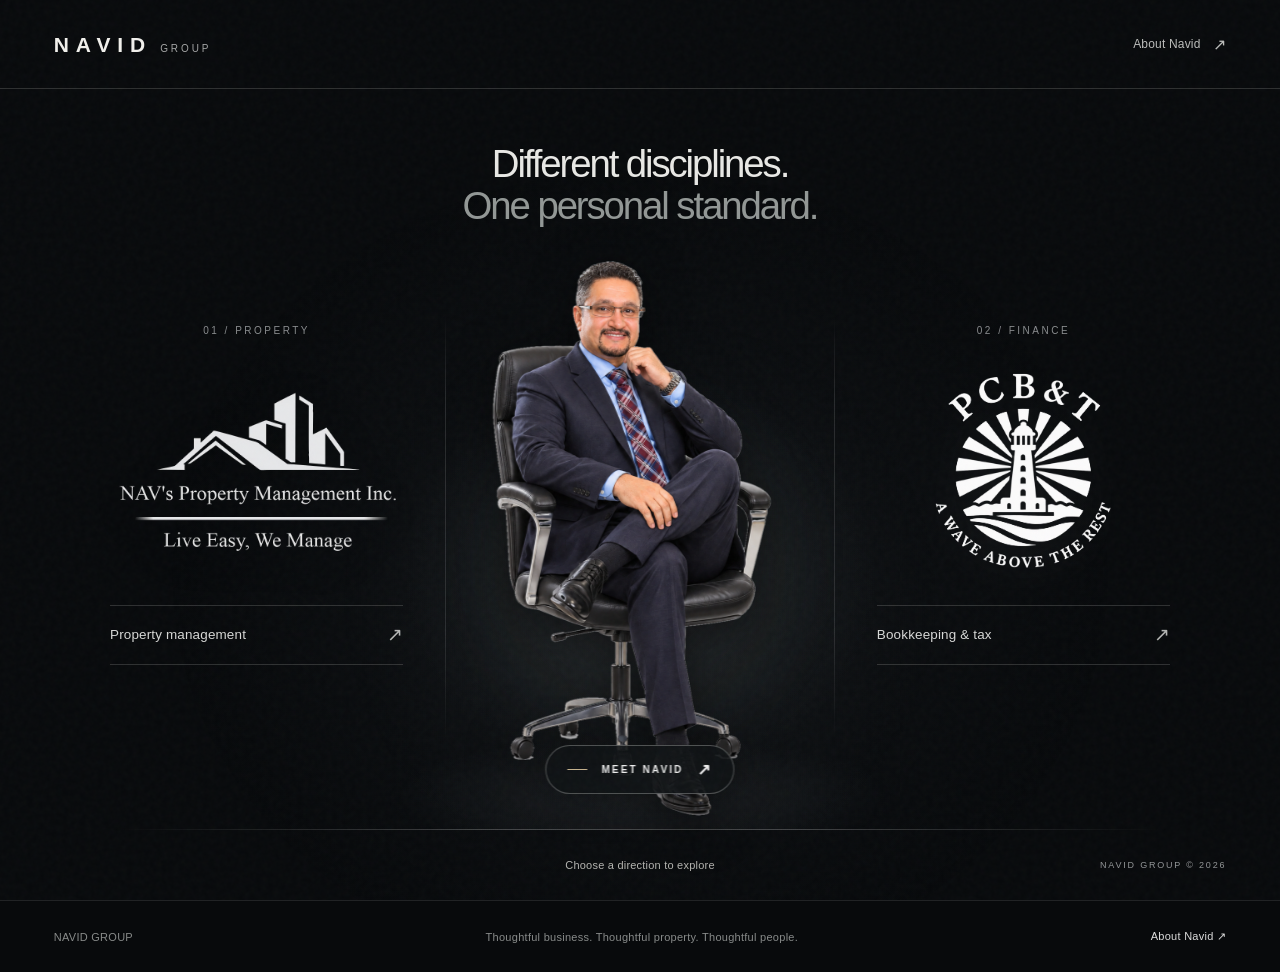
==== index.html @ cdf2aac0 "Add files via upload" ====
<!doctype html>
<html lang="en">
<head>
  <meta charset="utf-8">
  <meta name="viewport" content="width=device-width, initial-scale=1">
  <meta name="theme-color" content="#08090b">
  <meta name="description" content="Navid Group — bringing together NAV's Property Management and Port City Bookkeeping & Tax Services.">
  <title>Navid Group — Different disciplines. One standard.</title>
  <link rel="preload" href="navid-portrait-transparent.png" as="image">
  <link rel="stylesheet" href="site.css">
  <script defer src="site.js"></script>
</head>
<body class="home-page">
  <div class="page-glow" aria-hidden="true"></div>
  <div class="grain" aria-hidden="true"></div>
  <header class="masthead">
    <a href="index.html" class="wordmark" aria-label="Navid Group home"><span class="wordmark-main">NAVID</span><span class="wordmark-minor">GROUP</span></a>
    <a href="about-navid.html" class="masthead-link">About Navid <span aria-hidden="true">↗</span></a>
  </header>

  <main id="main">
    <section class="landing" aria-label="Explore Navid Group">
      <h1 class="landing-title rise">Different disciplines.<br><em>One personal standard.</em></h1>

      <div class="stage" id="stage">
        <div class="stage-rule rule-left" aria-hidden="true"></div>
        <div class="stage-rule rule-right" aria-hidden="true"></div>
        <div class="stage-light" aria-hidden="true"></div>

        <a class="brand brand-navs" href="navs.html" aria-label="Explore NAV's Property Management">
          <span class="brand-index">01 / PROPERTY</span>
          <span class="brand-logo-wrap navs-logo-wrap"><img src="navs-logo-transparent.png" alt="NAV's Property Management Inc. — Live Easy, We Manage" class="navs-logo"></span>
          <span class="brand-action"><span>Property management</span><span class="brand-arrow" aria-hidden="true">↗</span></span>
        </a>

        <a class="portrait-link" href="about-navid.html" aria-label="Meet Navid — visit About Navid">
          <span class="portrait-aurora" aria-hidden="true"></span>
          <img class="portrait" src="navid-portrait-transparent.png" alt="Navid seated in a suit on a black executive chair" width="1122" height="1402" fetchpriority="high">
          <span class="portrait-tag"><span class="portrait-tag-line"></span><span>MEET NAVID</span><span class="portrait-arrow" aria-hidden="true">↗</span></span>
        </a>

        <a class="brand brand-pcbt" href="https://alirezakhani91.github.io/pcb-t/" aria-label="Visit PCB&T Bookkeeping and Tax Services">
          <span class="brand-index">02 / FINANCE</span>
          <span class="brand-logo-wrap pcbt-logo-wrap"><span class="pcbt-logo-stage"><img src="pcbt-logo-white.png" alt="PCB&T — A Wave Above the Rest" class="pcbt-logo"></span></span>
          <span class="brand-action"><span>Bookkeeping &amp; tax</span><span class="brand-arrow" aria-hidden="true">↗</span></span>
        </a>
      </div>

      <div class="landing-bottom">
        <span class="landing-center">Choose a direction to explore</span>
        <span class="landing-small landing-small-right">NAVID GROUP <span aria-hidden="true">©</span> 2026</span>
      </div>
    </section>
  </main>
  <footer class="footer-min"><span>NAVID GROUP</span><span>Thoughtful business. Thoughtful property. Thoughtful people.</span><a href="about-navid.html">About Navid ↗</a></footer>
</body>
</html>
---- site.css ----
:root{color-scheme:dark;--black:#080a0c;--ink:#f0efeb;--muted:#a4a4a4;--line:rgba(245,244,240,.16);--gold:#c6b28d;--teal:#44aeb0;--ease:cubic-bezier(.22,1,.36,1)}
*{box-sizing:border-box}html{scroll-behavior:smooth}body{margin:0;background:var(--black);color:var(--ink);font-family:-apple-system,BlinkMacSystemFont,"SF Pro Display","Helvetica Neue",Arial,sans-serif;-webkit-font-smoothing:antialiased;overflow-x:hidden}a{color:inherit;text-decoration:none}img{display:block;max-width:100%}button{font:inherit}::selection{background:#a29b8f;color:#060809}
.page-glow{position:fixed;inset:0;pointer-events:none;background:radial-gradient(ellipse 53vw 46vw at calc(50% + var(--mouse-x, 0px)) calc(64% + var(--mouse-y, 0px)),rgba(67,72,77,.13),transparent 70%);transition:background-position .15s linear;z-index:0}
.grain{position:fixed;inset:0;z-index:20;pointer-events:none;opacity:.045;background-image:url("data:image/svg+xml,%3Csvg viewBox='0 0 180 180' xmlns='http://www.w3.org/2000/svg'%3E%3Cfilter id='n'%3E%3CfeTurbulence type='fractalNoise' baseFrequency='.85' numOctaves='3' stitchTiles='stitch'/%3E%3C/filter%3E%3Crect width='100%25' height='100%25' filter='url(%23n)' opacity='.65'/%3E%3C/svg%3E")}
.masthead{position:relative;z-index:30;display:flex;align-items:center;justify-content:space-between;gap:24px;height:89px;margin:0 auto;padding:0 clamp(22px,4.2vw,72px);border-bottom:1px solid var(--line)}
.wordmark{display:flex;align-items:baseline;gap:8px;white-space:nowrap}.wordmark-main{font-size:21px;font-weight:630;letter-spacing:.33em;line-height:1}.wordmark-minor{font-weight:400;letter-spacing:.29em;font-size:10px;color:#a5a6a6}.masthead-caption{color:#898e8f;font-size:11px;letter-spacing:.22em;text-transform:uppercase}.masthead-link{font-size:12px;color:#bcbdbb;letter-spacing:.015em;white-space:nowrap;transition:color .25s ease}.masthead-link span{margin-left:9px;font-size:16px;vertical-align:middle}.masthead-link:hover{color:#fff}
.landing{position:relative;isolation:isolate;min-height:min(920px,calc(100svh - 89px));padding:46px clamp(22px,4.2vw,72px) 0;display:flex;flex-direction:column;max-width:1920px;margin:auto}
.landing-overline{display:flex;justify-content:center;gap:13px;align-items:center;color:#b1b3b3;letter-spacing:.34em;font-size:10px;font-weight:600;text-align:center}.signal-dot{display:inline-block;flex:0 0 auto;width:5px;height:5px;border-radius:100%;background:#c3b08c;box-shadow:0 0 15px rgba(212,179,126,.3)}
.landing-title{position:relative;z-index:6;pointer-events:none;font-size:clamp(28px,3vw,48px);line-height:1.09;font-weight:400;letter-spacing:-.055em;text-align:center;margin:24px 0 0;color:#e8e8e5}.landing-title em{font-style:normal;color:#929795}
.stage{position:relative;flex:1;min-height:600px;max-height:820px;display:grid;grid-template-columns:1fr 1fr 1fr;align-items:stretch;margin-top:-5px}
.stage:before{content:"";position:absolute;inset:15% 0 0;pointer-events:none;background:radial-gradient(ellipse 28% 56% at 50% 51%,rgba(73,81,85,.24),transparent 72%),radial-gradient(ellipse 29% 16% at 50% 94%,rgba(118,127,135,.14),transparent 75%)}
.stage:after{content:"";position:absolute;bottom:0;left:5%;right:5%;height:1px;background:linear-gradient(90deg,transparent,rgba(240,240,240,.23) 35%,rgba(240,240,240,.23) 65%,transparent)}
.stage-rule{position:absolute;top:15%;bottom:15%;width:1px;background:linear-gradient(180deg,transparent,rgba(246,246,246,.12) 20%,rgba(246,246,246,.12) 75%,transparent);pointer-events:none}.rule-left{left:33.33%}.rule-right{right:33.33%}
.stage-light{position:absolute;left:50%;bottom:0;transform:translateX(-50%);width:min(54vw,680px);height:90%;background:radial-gradient(ellipse 50% 60% at 50% 58%,rgba(151,156,158,.06),transparent 90%);pointer-events:none}
.brand{position:absolute;z-index:8;top:45%;width:min(25%,365px);height:340px;display:flex;flex-direction:column;align-items:center;justify-content:space-between;transform:translateY(-50%);text-align:center;transition:transform .6s var(--ease)}
.brand-navs{left:4.8%}.brand-pcbt{right:4.8%}
.brand-index{font-size:10px;letter-spacing:.25em;color:#898c8e;text-align:center;transition:color .3s}.brand:hover .brand-index{color:#ddd}
.brand-logo-wrap{flex:1;display:flex;align-items:center;justify-content:center;width:100%;transition:filter .45s,transform .65s var(--ease)}.brand:hover .brand-logo-wrap{transform:translateY(-6px);filter:brightness(1.09)}
.navs-logo{width:min(100%,340px);max-height:230px;object-fit:contain;filter:drop-shadow(0 12px 20px rgba(0,0,0,.2))}
.pcbt-logo-stage{height:220px;width:220px;border-radius:50%;display:flex;align-items:center;justify-content:center;position:relative;isolation:isolate;background:radial-gradient(circle at 48% 44%,#f4f3ed 0%,#f4f3ed 47%,#e8e8e4 76%,#d2d2cf 100%);box-shadow:0 4px 16px rgba(255,255,255,.09),0 20px 55px rgba(0,0,0,.2);transition:box-shadow .4s}
.brand-pcbt:hover .pcbt-logo-stage{box-shadow:0 0 48px rgba(234,232,221,.15),0 18px 45px rgba(0,0,0,.3)}
.pcbt-logo{width:76%;height:76%;object-fit:contain;filter:none}
.brand-action{width:100%;max-width:320px;padding:17px 0 18px;border-top:1px solid var(--line);border-bottom:1px solid var(--line);display:flex;justify-content:space-between;align-items:center;gap:12px;text-align:left;font-size:clamp(12px,1.05vw,15px);color:#d8d9d7;letter-spacing:.012em;transition:border-color .3s,color .3s}
.brand-arrow{display:inline-block;transition:transform .4s var(--ease);font-size:19px;color:#b4b5b4}.brand:hover .brand-action{border-color:rgba(235,231,220,.46);color:#fff}.brand:hover .brand-arrow{transform:translate(4px,-4px);color:#fff}
.portrait-link{display:flex;flex-direction:column;justify-content:flex-end;align-items:center;position:absolute;z-index:5;bottom:0;left:50%;transform:translateX(-50%);width:clamp(395px,43vw,630px);height:100%;outline-offset:-12px;cursor:pointer}
.portrait-aurora{position:absolute;bottom:7%;left:12%;width:76%;height:74%;border-radius:50%;background:radial-gradient(ellipse,rgba(218,222,225,.08),rgba(122,142,149,.04) 48%,transparent 72%);filter:blur(15px);pointer-events:none;opacity:.8;transition:opacity .6s ease}
.portrait{position:absolute;z-index:1;bottom:0;left:50%;transform:translateX(-50%) translateY(0);width:100%;height:96%;object-fit:contain;object-position:center bottom;filter:drop-shadow(0 10px 22px rgba(0,0,0,.55));transition:transform .75s var(--ease),filter .75s ease}
.portrait-link:hover .portrait{transform:translateX(-50%) translateY(-9px) scale(1.008);filter:drop-shadow(0 15px 28px rgba(0,0,0,.65))}.portrait-link:hover .portrait-aurora{opacity:1}
.portrait-tag{z-index:5;position:absolute;bottom:36px;left:50%;transform:translateX(-50%);display:flex;align-items:center;gap:14px;padding:14px 21px;background:rgba(16,19,21,.87);border:1px solid rgba(241,241,235,.28);backdrop-filter:blur(22px);border-radius:100px;box-shadow:0 12px 36px rgba(0,0,0,.32);font-size:10px;letter-spacing:.21em;font-weight:600;color:#eee;white-space:nowrap;transition:background .3s,border .3s}.portrait-tag-line{height:1px;width:20px;background:var(--gold)}.portrait-arrow{font-size:16px;transition:transform .35s}.portrait-link:hover .portrait-tag{background:rgba(33,36,39,.96);border-color:rgba(255,255,255,.6)}.portrait-link:hover .portrait-arrow{transform:translate(3px,-3px)}
.landing-bottom{display:flex;justify-content:space-between;align-items:center;gap:20px;min-height:70px;color:#929597}.landing-small{letter-spacing:.2em;font-size:9px;flex:1}.landing-small-right{text-align:right}.landing-center{font-size:11px;color:#b5b5b1;letter-spacing:.02em;text-align:center}
.footer-min{min-height:72px;display:flex;align-items:center;justify-content:space-between;gap:20px;padding:18px clamp(22px,4.2vw,72px);border-top:1px solid rgba(255,255,255,.1);color:#888b8a;font-size:11px;letter-spacing:.025em}.footer-min>a{color:#ddd}.footer-min>a:hover{color:white}
.rise{animation:rise-in 1.35s var(--ease) both}.landing-title{animation-delay:.12s}.brand{animation:brand-in 1.2s var(--ease) both}.brand-navs{animation-delay:.3s}.brand-pcbt{animation-delay:.4s}.portrait-link{animation:portrait-in 1.35s var(--ease) both;animation-delay:.19s}
@keyframes rise-in{from{opacity:0;transform:translateY(18px);filter:blur(5px)}to{opacity:1;transform:translateY(0);filter:blur(0)}}
@keyframes brand-in{from{opacity:0;translate:0 22px;filter:blur(6px)}to{opacity:1;translate:0 0;filter:blur(0)}}
@keyframes portrait-in{from{opacity:0;translate:0 24px;filter:blur(8px)}to{opacity:1;translate:0 0;filter:blur(0)}}
/* About Navid */
.about-hero{min-height:min(850px,calc(100svh - 89px));display:grid;grid-template-columns:1fr 1fr;position:relative;overflow:hidden}
.about-hero:before{content:"";position:absolute;left:50%;top:0;bottom:0;width:1px;background:rgba(255,255,255,.1)}
.about-copy{z-index:2;display:flex;flex-direction:column;align-items:flex-start;justify-content:center;padding:8vw 7vw 8vw clamp(22px,8vw,150px)}
.eyebrow{display:inline-flex;gap:12px;align-items:center;font-size:10px;letter-spacing:.23em;color:#aaaeb0}
.about-copy h1{font-size:clamp(90px,11vw,185px);font-weight:400;letter-spacing:-.09em;line-height:.82;margin:45px 0 52px}.about-copy h1 em{font-weight:300;color:#b5b7b6;font-style:normal}
.about-lead{font-size:clamp(21px,2vw,30px);font-weight:320;letter-spacing:-.035em;line-height:1.35;max-width:530px;margin:0 0 23px}.about-secondary{color:#aeb1b0;font-size:15px;line-height:1.8;max-width:500px;margin:0 0 34px}
.about-quicklinks{width:min(100%,460px)}.about-quicklinks a{display:flex;justify-content:space-between;padding:18px 0;border-top:1px solid var(--line);font-size:14px;transition:color .3s}.about-quicklinks a:last-child{border-bottom:1px solid var(--line)}.about-quicklinks a:hover{color:#c8b388}
.about-portrait-scene{position:relative;background:radial-gradient(ellipse 40% 48% at 48% 70%,rgba(123,128,131,.12),transparent 90%);align-self:stretch}.about-portrait-scene img{height:100%;max-height:850px;position:absolute;bottom:0;left:50%;transform:translateX(-50%);object-fit:contain;object-position:center bottom;filter:drop-shadow(0 22px 60px rgba(0,0,0,.55))}.about-halo{position:absolute;inset:20% 10% 9%;border:1px solid rgba(245,245,245,.055);border-radius:50%;filter:blur(1px)}
.about-closer{min-height:440px;padding:100px 8vw;text-align:center;border-top:1px solid var(--line);background:radial-gradient(ellipse at 50% 30%,rgba(55,62,65,.23),transparent 65%)}.about-closer>span{font-size:10px;color:#b5af9f;letter-spacing:.3em}.about-closer h2{font-size:clamp(46px,5.5vw,92px);font-weight:350;line-height:1.05;letter-spacing:-.06em;margin:27px 0 38px}.about-closer h2 em{font-weight:300;font-style:normal;color:#949a9b}.about-closer a{display:inline-flex;border-bottom:1px solid #b7b8b5;padding:12px 4px;font-size:13px;gap:24px}
/* NAV's branded teaser */
.navs-page{background:#0d0f10}.navs-hero{min-height:calc(100svh - 89px);display:flex;flex-direction:column;align-items:center;justify-content:center;position:relative;text-align:center;padding:86px 22px 100px;overflow:hidden}.navs-hero:before{content:"";position:absolute;top:9%;width:min(78vw,1050px);height:65%;background:radial-gradient(ellipse,rgba(73,78,80,.24),transparent 65%);z-index:0}.architecture-shape{position:absolute;top:8%;left:10%;right:10%;height:65%;opacity:.06;pointer-events:none;border:1px solid #fff;border-bottom:0}.architecture-shape span{position:absolute;bottom:0;width:20%;height:70%;border:1px solid white}.architecture-shape span:nth-child(1){left:15%;height:40%}.architecture-shape span:nth-child(2){left:40%;height:88%}.architecture-shape span:nth-child(3){left:66%;height:62%}
.navs-hero>*:not(.architecture-shape){position:relative;z-index:1}.navs-hero-logo{width:min(360px,70vw);margin:30px 0 8px}.navs-hero-logo img{width:100%}.navs-hero h1{font-size:clamp(54px,6vw,108px);font-weight:350;letter-spacing:-.072em;line-height:1.04;margin:10px 0 25px}.navs-hero h1 em{font-style:normal;color:#b5b7b6}.navs-hero p{font-size:clamp(15px,1.5vw,20px);line-height:1.6;max-width:600px;color:#b3b7b8}.navs-actions{margin-top:36px;display:flex;gap:24px}.navs-actions a{border-bottom:1px solid rgba(255,255,255,.36);padding:12px 0;display:flex;gap:42px;font-size:14px}.navs-actions a:hover{border-color:white}.navs-note{padding:15px 6%;color:#777;font-size:11px;text-align:center;border-top:1px solid var(--line)}
@media (min-width:1600px){.stage{min-height:730px}.brand{top:50%}}
@media (max-width:1150px) and (min-width:761px){.brand{width:26%;height:300px;top:46%}.brand-navs{left:1%}.brand-pcbt{right:1%}.pcbt-logo-stage{width:180px;height:180px}.portrait-link{width:46vw}.navs-logo{width:100%}}
@media (max-width:760px){
 .masthead{height:70px;padding:0 22px}.masthead-caption{display:none}.wordmark-main{font-size:17px;letter-spacing:.23em}.wordmark-minor{font-size:9px;letter-spacing:.12em}.masthead-link{font-size:11px}.masthead-link span{margin-left:3px}
 .landing{padding:32px 19px 0;min-height:0;max-width:none}.landing-overline{font-size:9px;letter-spacing:.19em}.landing-title{font-size:clamp(28px,7vw,38px);line-height:1.12;letter-spacing:-.065em;margin:20px auto 0;max-width:440px}
 .stage{display:flex;flex-direction:column;align-items:center;min-height:0;max-height:none;margin-top:0;padding-top:0;gap:0}
 .stage:before{inset:0;top:0;background:radial-gradient(ellipse 52% 35% at 50% 39%,rgba(87,96,103,.19),transparent 80%)}.stage:after{display:none}.stage-rule,.stage-light{display:none}
 .portrait-link{position:relative;left:auto;bottom:auto;transform:none;width:min(100%,430px);height:clamp(340px,98vw,540px);flex:0 0 auto;order:0;margin-top:20px;overflow:hidden}
 .portrait{height:100%;width:100%;object-fit:contain;object-position:bottom center}.portrait-tag{bottom:15px;padding:12px 18px;font-size:9px}.portrait-aurora{height:80%;bottom:10%}
 .brand{position:relative;top:auto;left:auto;right:auto;width:100%;transform:none;height:auto;max-width:460px;padding:27px 18px 0;border-top:1px solid rgba(255,255,255,.12);order:1}.brand-navs{order:1}.brand-pcbt{order:2;padding-bottom:28px}
 .brand-index{font-size:9px}.brand-logo-wrap{height:185px;flex:0 0 185px}.navs-logo{width:min(85%,290px);max-height:173px}.pcbt-logo-stage{height:145px;width:145px}
 .brand-action{max-width:360px;font-size:13px;padding:13px 0}.landing-bottom{min-height:60px;border-top:1px solid var(--line);margin:0 -19px;padding:0 22px}.landing-small{display:none}.landing-center{font-size:10px;width:100%;text-align:center}
 .footer-min{justify-content:center;text-align:center;padding:20px;line-height:1.6;flex-direction:column;gap:7px}.footer-min span:nth-child(2){font-size:11px}
 .about-hero{display:flex;flex-direction:column;min-height:0}.about-hero:before{display:none}.about-copy{order:1;padding:68px 7vw 55px;align-items:center;text-align:center}.about-copy h1{font-size:clamp(82px,20vw,140px);margin:30px 0 38px}.about-lead{font-size:21px}.about-secondary{font-size:14px}.about-quicklinks{max-width:390px}.about-portrait-scene{order:0;min-height:420px;height:68vh;max-height:600px;border-bottom:1px solid var(--line)}.about-portrait-scene img{width:100%;max-width:500px;height:100%}.about-closer{padding:80px 25px;min-height:330px}.about-closer h2{font-size:clamp(40px,9vw,64px)}
 .navs-hero{padding:68px 24px 100px}.navs-hero-logo{width:min(290px,78vw)}.navs-hero h1{font-size:clamp(45px,11vw,70px)}.navs-actions{gap:30px}.navs-actions a{font-size:12px;gap:12px}
}
@media (max-width:390px){.masthead-link{max-width:124px;text-align:right;line-height:1.5}.stage .portrait-link{height:365px}.brand-logo-wrap{height:165px;flex-basis:165px}}
@media (prefers-reduced-motion:reduce){*,*::before,*::after{animation-duration:.01ms!important;animation-iteration-count:1!important;transition-duration:.01ms!important;scroll-behavior:auto!important}.page-glow{display:none}}

/* Navid Group homepage: white PCB&T logo without the former light circle. */
.home-page .pcbt-logo-stage{background:transparent;box-shadow:none;border-radius:0;width:245px;height:245px;}
.home-page .brand-pcbt:hover .pcbt-logo-stage{box-shadow:none;}
.home-page .pcbt-logo{width:100%;height:100%;object-fit:contain;filter:drop-shadow(0 12px 25px rgba(255,255,255,.06));}
@media (max-width:1150px) and (min-width:761px){.home-page .pcbt-logo-stage{width:200px;height:200px}}
@media (max-width:760px){.home-page .pcbt-logo-stage{width:170px;height:170px}}
@media (max-width:390px){.home-page .pcbt-logo-stage{width:158px;height:158px}}


/* Navid Group V2 — minimal homepage copy and subtle cursor-following light */
.home-page .landing-bottom{
  display:grid;
  grid-template-columns:1fr auto 1fr;
  align-items:center;
}
.home-page .landing-bottom .landing-center{grid-column:2;justify-self:center}
.home-page .landing-bottom .landing-small-right{grid-column:3;justify-self:end}
.home-page .landing-title{margin-top:8px}
.cursor-halo{display:none}
@media (hover:hover) and (pointer:fine) and (prefers-reduced-motion:no-preference){
  .cursor-halo{
    display:block;
    position:fixed;
    top:0;left:0;
    width:490px;height:490px;
    border-radius:50%;
    background:radial-gradient(circle,
      rgba(195,215,224,.16) 0%,
      rgba(120,163,182,.105) 16%,
      rgba(84,125,146,.055) 40%,
      rgba(64,97,111,.016) 62%,
      transparent 73%);
    filter:blur(15px);
    mix-blend-mode:screen;
    transform:translate3d(-1000px,-1000px,0);
    will-change:transform,opacity;
    opacity:0;
    transition:opacity .45s ease;
    pointer-events:none;
    z-index:4;
  }
  .cursor-halo.is-visible{opacity:1}
  .cursor-halo.is-link{opacity:1;filter:blur(12px) brightness(1.25)}
}
@media(max-width:760px){
  .home-page .landing-bottom{display:flex;justify-content:center}
  .home-page .landing-bottom .landing-center{width:100%}
  .home-page .landing-title{margin-top:2px}
}
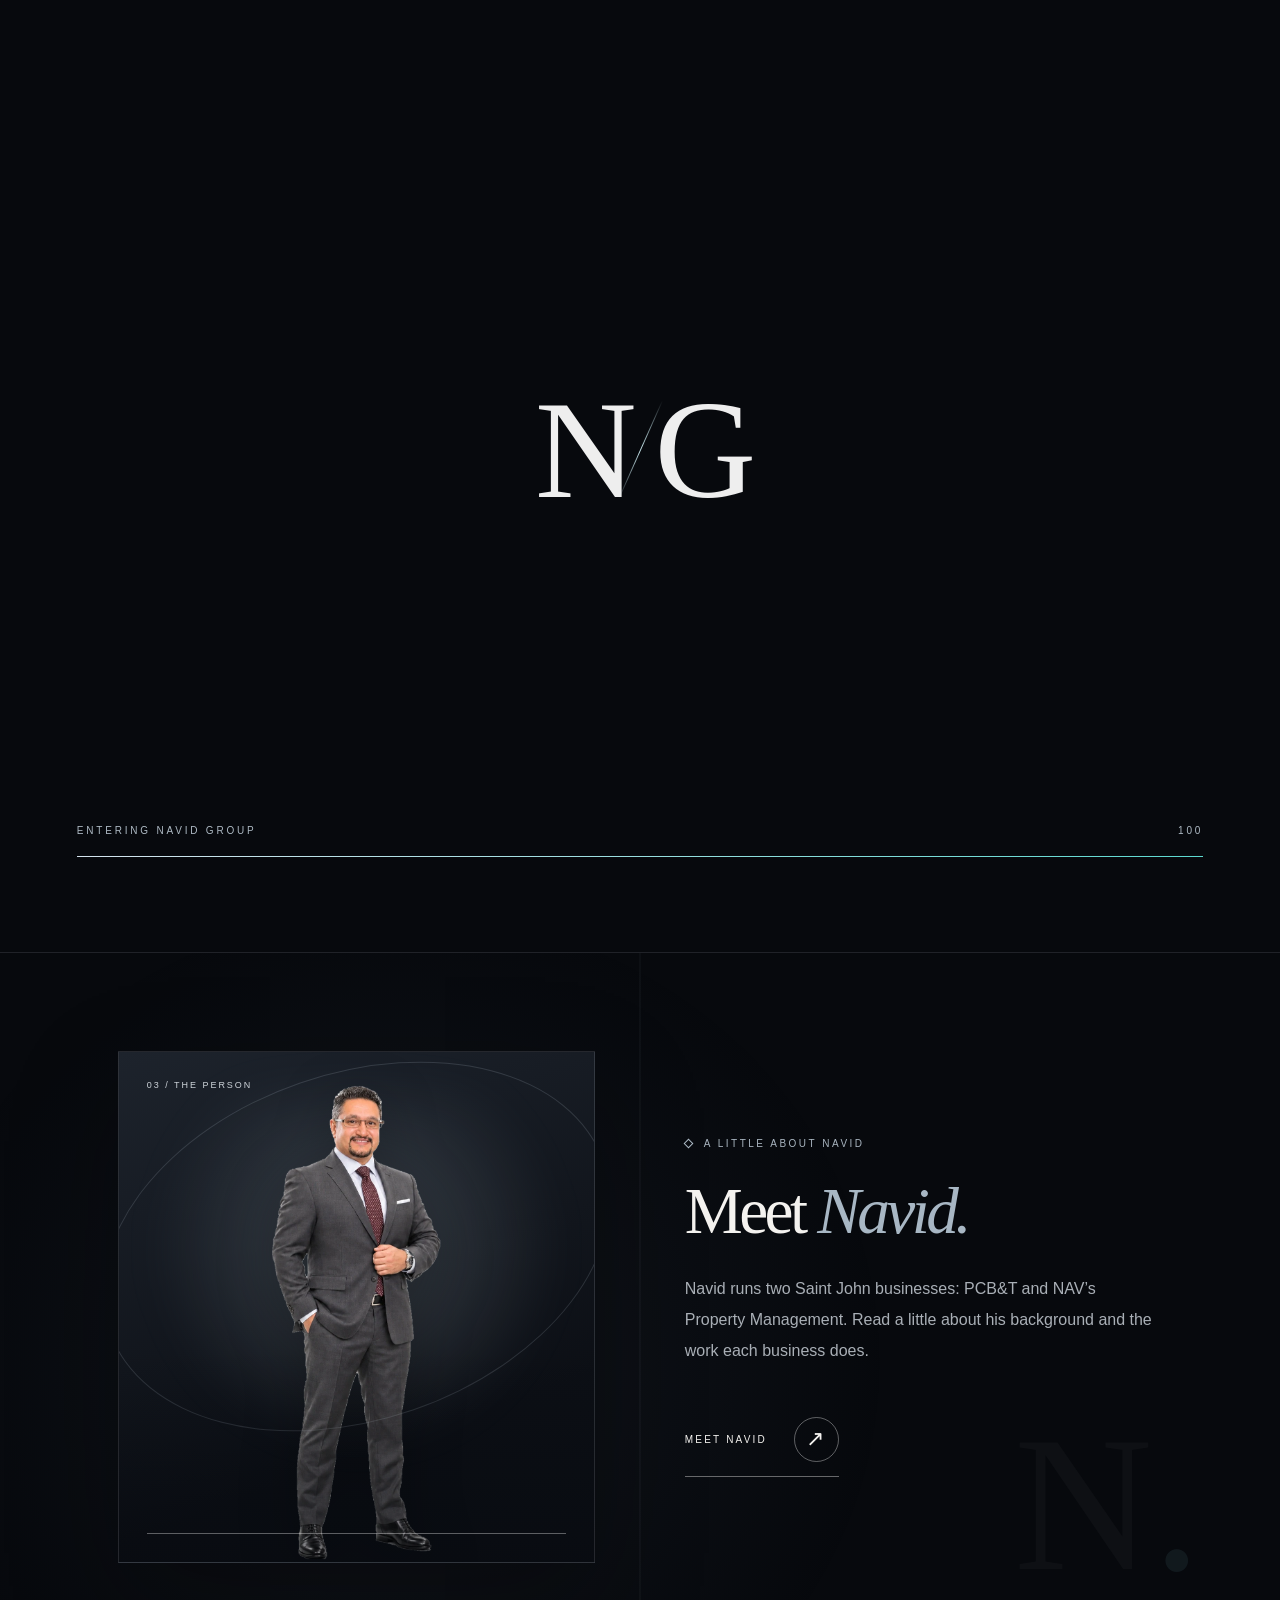
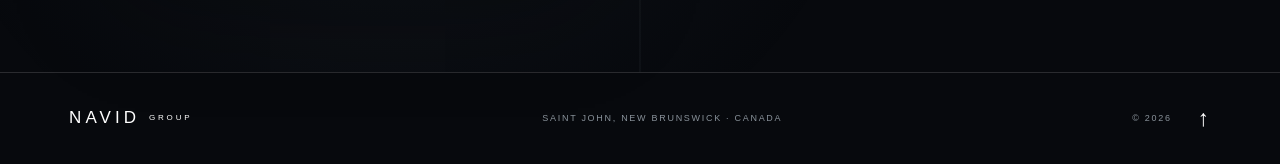
==== commit 261639e6: "Add files via upload" ====
--- a/index.html
+++ b/index.html
@@ -1,57 +1,96 @@
 <!doctype html>
-<html lang="en">
+<html lang="en-CA">
 <head>
   <meta charset="utf-8">
-  <meta name="viewport" content="width=device-width, initial-scale=1">
-  <meta name="theme-color" content="#08090b">
-  <meta name="description" content="Navid Group — bringing together NAV's Property Management and Port City Bookkeeping & Tax Services.">
-  <title>Navid Group — Different disciplines. One standard.</title>
-  <link rel="preload" href="navid-portrait-transparent.png" as="image">
+  <meta name="viewport" content="width=device-width, initial-scale=1, viewport-fit=cover">
+  <meta name="color-scheme" content="dark">
+  <meta name="theme-color" content="#07090d">
+  <meta name="description" content="Navid Group — explore NAV’s Property Management and PCB&T Bookkeeping & Tax Services in Saint John, New Brunswick.">
+  <title>Navid Group — An Interactive Art Experience</title>
+  <link rel="preload" href="navid-art-property-building.webp" as="image">
   <link rel="stylesheet" href="site.css">
   <script defer src="site.js"></script>
 </head>
-<body class="home-page">
-  <div class="page-glow" aria-hidden="true"></div>
-  <div class="grain" aria-hidden="true"></div>
-  <header class="masthead">
-    <a href="index.html" class="wordmark" aria-label="Navid Group home"><span class="wordmark-main">NAVID</span><span class="wordmark-minor">GROUP</span></a>
-    <a href="about-navid.html" class="masthead-link">About Navid <span aria-hidden="true">↗</span></a>
-  </header>
+<body data-active="neutral">
+  <a class="skip-link" href="#worlds">Skip to businesses</a>
+  <div id="loading" class="loading-screen" aria-hidden="true">
+    <div class="loader-art"><span class="loader-glyph">N</span><span class="loader-slash"></span><span class="loader-glyph">G</span></div>
+    <div class="loader-foot"><span>ENTERING NAVID GROUP</span><span class="loader-progress">00</span></div>
+    <div class="loader-rail"><span></span></div>
+  </div>
+  <div id="exit-curtain" class="exit-curtain" aria-hidden="true"><span class="exit-icon">N/G</span></div>
+  <canvas id="ambient-canvas" aria-hidden="true"></canvas>
+  <div class="ambient-dust" aria-hidden="true"></div>
+  <div class="mouse-halo" aria-hidden="true"></div>
+  <div class="cursor-ring" aria-hidden="true"><span>ENTER ↗</span></div>
+  <div class="stage-lines" aria-hidden="true"><i></i><i></i><i></i><i></i></div>
 
-  <main id="main">
-    <section class="landing" aria-label="Explore Navid Group">
-      <h1 class="landing-title rise">Different disciplines.<br><em>One personal standard.</em></h1>
+  <div class="page-shell" id="top">
+    <header class="site-header reveal-on-load">
+      <a class="identity" href="#top" aria-label="Navid Group home">
+        <span class="identity-symbol">N<span>/</span>G</span>
+        <span class="identity-words">NAVID<br><small>GROUP</small></span>
+      </a>
+      <div class="header-coordinate"><span class="live-blink"></span> SAINT JOHN, NEW BRUNSWICK</div>
+      <div class="header-right"><a href="#worlds" class="header-explore">EXPLORE <span>↓</span></a><a href="about-navid.html" class="header-about transition-link">ABOUT NAVID <span>↗</span></a></div>
+    </header>
 
-      <div class="stage" id="stage">
-        <div class="stage-rule rule-left" aria-hidden="true"></div>
-        <div class="stage-rule rule-right" aria-hidden="true"></div>
-        <div class="stage-light" aria-hidden="true"></div>
+    <main>
+      <section class="hero" aria-labelledby="hero-title">
+        <div class="hero-aura" aria-hidden="true"><div class="aura-outer"></div><div class="aura-inner"></div><div class="aura-core"></div><div class="aura-path"></div></div>
+        <div class="hero-topline reveal-on-load" style="--enter: .13s"><span class="line-deco"></span><span>THE NAVID GROUP</span><span class="line-deco"></span></div>
+        <div class="hero-title-wrap">
+          <h1 id="hero-title" class="hero-title" aria-label="NAVID GROUP">
+            <span class="name-row" aria-hidden="true"><span>N</span><span>A</span><span>V</span><span>I</span><span>D</span></span>
+            <span class="group-row" aria-hidden="true"><span class="group-rule"></span>GROUP<span class="group-rule"></span></span>
+          </h1>
+          <div class="hero-descriptor reveal-on-load" style="--enter:.53s"><span>PROPERTY MANAGEMENT</span><span class="cross-mark">✳</span><span>BOOKKEEPING &amp; TAX</span></div>
+        </div>
+        <div class="worlds-intro reveal-on-load" style="--enter:.7s"><span class="intro-line"></span><span>CHOOSE A DIRECTION</span><span class="intro-line"></span></div>
 
-        <a class="brand brand-navs" href="navs.html" aria-label="Explore NAV's Property Management">
-          <span class="brand-index">01 / PROPERTY</span>
-          <span class="brand-logo-wrap navs-logo-wrap"><img src="navs-logo-transparent.png" alt="NAV's Property Management Inc. — Live Easy, We Manage" class="navs-logo"></span>
-          <span class="brand-action"><span>Property management</span><span class="brand-arrow" aria-hidden="true">↗</span></span>
-        </a>
+        <div id="worlds" class="world-grid" aria-label="Choose a business">
+          <a href="https://alirezakhani91.github.io/navs-property/" class="world world-navs transition-link reveal-on-load" data-world="navs" aria-label="Visit NAV’s Property Management" style="--enter:.77s">
+            <div class="world-visual" aria-hidden="true"><img src="navid-art-property-building.webp" class="property-photo" alt=""><div class="architecture-lines"><i></i><i></i><i></i><i></i></div></div>
+            <div class="world-flare" aria-hidden="true"></div>
+            <div class="world-top"><span class="world-sequence">01 <em>—</em> PROPERTY</span><span class="world-corner">↗</span></div>
+            <div class="world-middle"><div class="logo-plate"><img src="navid-art-logo-navs.webp" alt="NAV’s Property Management Inc."></div></div>
+            <div class="world-bottom"><div><span class="world-kind">PROPERTY MANAGEMENT</span><h2>Spaces, cared for.</h2><small>ENTER NAV’S PROPERTY MANAGEMENT</small></div><span class="world-arrow" aria-hidden="true">↗</span></div>
+            <div class="world-vertical" aria-hidden="true">NAV'S PROPERTY MANAGEMENT</div>
+          </a>
 
-        <a class="portrait-link" href="about-navid.html" aria-label="Meet Navid — visit About Navid">
-          <span class="portrait-aurora" aria-hidden="true"></span>
-          <img class="portrait" src="navid-portrait-transparent.png" alt="Navid seated in a suit on a black executive chair" width="1122" height="1402" fetchpriority="high">
-          <span class="portrait-tag"><span class="portrait-tag-line"></span><span>MEET NAVID</span><span class="portrait-arrow" aria-hidden="true">↗</span></span>
-        </a>
+          <div class="world-center" aria-hidden="true">
+            <span class="center-sigil">/</span>
+            <span class="center-ring center-ring-one"></span><span class="center-ring center-ring-two"></span>
+            <span class="center-marker center-marker-top">N</span><span class="center-marker center-marker-bottom">G</span>
+          </div>
 
-        <a class="brand brand-pcbt" href="https://alirezakhani91.github.io/pcb-t/" aria-label="Visit PCB&T Bookkeeping and Tax Services">
-          <span class="brand-index">02 / FINANCE</span>
-          <span class="brand-logo-wrap pcbt-logo-wrap"><span class="pcbt-logo-stage"><img src="pcbt-logo-white.png" alt="PCB&T — A Wave Above the Rest" class="pcbt-logo"></span></span>
-          <span class="brand-action"><span>Bookkeeping &amp; tax</span><span class="brand-arrow" aria-hidden="true">↗</span></span>
-        </a>
-      </div>
+          <a href="https://alirezakhani91.github.io/pcb-t/" class="world world-pcbt transition-link reveal-on-load" data-world="pcbt" aria-label="Visit PCB&T Bookkeeping and Tax Services" style="--enter:.89s">
+            <div class="world-visual finance-visual" aria-hidden="true">
+              <div class="finance-sun"></div><div class="finance-orbit orbit-a"></div><div class="finance-orbit orbit-b"></div>
+              <svg class="finance-waves" xmlns="http://www.w3.org/2000/svg" viewBox="0 0 650 550" preserveAspectRatio="xMidYMid slice"><defs><linearGradient id="wave-stroke" x1="0" x2="1" y1="0" y2="1"><stop stop-color="#4ac5c4"/><stop offset=".54" stop-color="#8ff4e7"/><stop offset="1" stop-color="#e7bb70"/></linearGradient></defs>
+              <g fill="none" stroke="url(#wave-stroke)" stroke-width="1.2" opacity=".47">
+                <path d="M-70 325 C125 220 210 435 405 330 S615 265 740 325"/><path d="M-70 345 C125 240 210 455 405 350 S615 285 740 345"/><path d="M-70 365 C125 260 210 475 405 370 S615 305 740 365"/><path d="M-70 385 C125 280 210 495 405 390 S615 325 740 385"/><path d="M-70 405 C125 300 210 515 405 410 S615 345 740 405"/><path d="M-70 425 C125 320 210 535 405 430 S615 365 740 425"/><path d="M-70 445 C125 340 210 555 405 450 S615 385 740 445"/><path d="M-70 465 C125 360 210 575 405 470 S615 405 740 465"/>
+              </g></svg>
+              <div class="finance-points"><span></span><span></span><span></span><span></span><span></span></div>
+            </div>
+            <div class="world-flare" aria-hidden="true"></div>
+            <div class="world-top"><span class="world-sequence">02 <em>—</em> FINANCE</span><span class="world-corner">↗</span></div>
+            <div class="world-middle"><div class="logo-plate pcbt-logo"><img src="navid-art-logo-pcbt.webp" alt="PCB&T — A Wave Above The Rest"></div></div>
+            <div class="world-bottom"><div><span class="world-kind">BOOKKEEPING &amp; TAX</span><h2>Numbers, in order.</h2><small>ENTER PCB&amp;T</small></div><span class="world-arrow" aria-hidden="true">↗</span></div>
+            <div class="world-vertical" aria-hidden="true">PCB&amp;T BOOKKEEPING &amp; TAX</div>
+          </a>
+        </div>
+        <div class="hero-footer reveal-on-load" style="--enter:1s"><span><span class="tiny-star">✳</span> TWO BUSINESSES · ONE PLACE TO BEGIN</span><a href="#about-preview" class="scroll-link"><span class="scroll-icon">↓</span> SCROLL TO MEET NAVID</a><span class="experience-label">MOVE YOUR CURSOR TO EXPLORE</span></div>
+      </section>
 
-      <div class="landing-bottom">
-        <span class="landing-center">Choose a direction to explore</span>
-        <span class="landing-small landing-small-right">NAVID GROUP <span aria-hidden="true">©</span> 2026</span>
-      </div>
-    </section>
-  </main>
-  <footer class="footer-min"><span>NAVID GROUP</span><span>Thoughtful business. Thoughtful property. Thoughtful people.</span><a href="about-navid.html">About Navid ↗</a></footer>
+      <section class="about-preview" id="about-preview" aria-labelledby="about-title">
+        <div class="about-grid-guide" aria-hidden="true"></div>
+        <div class="about-photo scroll-reveal" data-parallax=".04"><div class="portrait-glow"></div><span class="about-photo-number">03 / THE PERSON</span><img src="navid-art-portrait.webp" alt="Navid standing in a dark suit, smiling"><span class="portrait-bottom-line"></span></div>
+        <div class="about-copy scroll-reveal"><div class="small-kicker"><span class="small-diamond"></span> A LITTLE ABOUT NAVID</div><h2 id="about-title">Meet <i>Navid.</i></h2><p>Navid runs two Saint John businesses: PCB&T and NAV’s Property Management. Read a little about his background and the work each business does.</p><a class="about-button transition-link" href="about-navid.html"><span>MEET NAVID</span><span class="button-disc">↗</span></a><div class="about-decoration">N<span>.</span></div></div>
+      </section>
+    </main>
+
+    <footer class="site-footer"><a href="#top" class="footer-brand">NAVID <span>GROUP</span></a><div class="footer-center">SAINT JOHN, NEW BRUNSWICK · CANADA</div><div class="footer-right"><span>© <span id="year">2026</span></span><a href="#top" aria-label="Back to top">↑</a></div></footer>
+  </div>
 </body>
 </html>
--- a/site.css
+++ b/site.css
@@ -1,116 +1,24 @@
-:root{color-scheme:dark;--black:#080a0c;--ink:#f0efeb;--muted:#a4a4a4;--line:rgba(245,244,240,.16);--gold:#c6b28d;--teal:#44aeb0;--ease:cubic-bezier(.22,1,.36,1)}
-*{box-sizing:border-box}html{scroll-behavior:smooth}body{margin:0;background:var(--black);color:var(--ink);font-family:-apple-system,BlinkMacSystemFont,"SF Pro Display","Helvetica Neue",Arial,sans-serif;-webkit-font-smoothing:antialiased;overflow-x:hidden}a{color:inherit;text-decoration:none}img{display:block;max-width:100%}button{font:inherit}::selection{background:#a29b8f;color:#060809}
-.page-glow{position:fixed;inset:0;pointer-events:none;background:radial-gradient(ellipse 53vw 46vw at calc(50% + var(--mouse-x, 0px)) calc(64% + var(--mouse-y, 0px)),rgba(67,72,77,.13),transparent 70%);transition:background-position .15s linear;z-index:0}
-.grain{position:fixed;inset:0;z-index:20;pointer-events:none;opacity:.045;background-image:url("data:image/svg+xml,%3Csvg viewBox='0 0 180 180' xmlns='http://www.w3.org/2000/svg'%3E%3Cfilter id='n'%3E%3CfeTurbulence type='fractalNoise' baseFrequency='.85' numOctaves='3' stitchTiles='stitch'/%3E%3C/filter%3E%3Crect width='100%25' height='100%25' filter='url(%23n)' opacity='.65'/%3E%3C/svg%3E")}
-.masthead{position:relative;z-index:30;display:flex;align-items:center;justify-content:space-between;gap:24px;height:89px;margin:0 auto;padding:0 clamp(22px,4.2vw,72px);border-bottom:1px solid var(--line)}
-.wordmark{display:flex;align-items:baseline;gap:8px;white-space:nowrap}.wordmark-main{font-size:21px;font-weight:630;letter-spacing:.33em;line-height:1}.wordmark-minor{font-weight:400;letter-spacing:.29em;font-size:10px;color:#a5a6a6}.masthead-caption{color:#898e8f;font-size:11px;letter-spacing:.22em;text-transform:uppercase}.masthead-link{font-size:12px;color:#bcbdbb;letter-spacing:.015em;white-space:nowrap;transition:color .25s ease}.masthead-link span{margin-left:9px;font-size:16px;vertical-align:middle}.masthead-link:hover{color:#fff}
-.landing{position:relative;isolation:isolate;min-height:min(920px,calc(100svh - 89px));padding:46px clamp(22px,4.2vw,72px) 0;display:flex;flex-direction:column;max-width:1920px;margin:auto}
-.landing-overline{display:flex;justify-content:center;gap:13px;align-items:center;color:#b1b3b3;letter-spacing:.34em;font-size:10px;font-weight:600;text-align:center}.signal-dot{display:inline-block;flex:0 0 auto;width:5px;height:5px;border-radius:100%;background:#c3b08c;box-shadow:0 0 15px rgba(212,179,126,.3)}
-.landing-title{position:relative;z-index:6;pointer-events:none;font-size:clamp(28px,3vw,48px);line-height:1.09;font-weight:400;letter-spacing:-.055em;text-align:center;margin:24px 0 0;color:#e8e8e5}.landing-title em{font-style:normal;color:#929795}
-.stage{position:relative;flex:1;min-height:600px;max-height:820px;display:grid;grid-template-columns:1fr 1fr 1fr;align-items:stretch;margin-top:-5px}
-.stage:before{content:"";position:absolute;inset:15% 0 0;pointer-events:none;background:radial-gradient(ellipse 28% 56% at 50% 51%,rgba(73,81,85,.24),transparent 72%),radial-gradient(ellipse 29% 16% at 50% 94%,rgba(118,127,135,.14),transparent 75%)}
-.stage:after{content:"";position:absolute;bottom:0;left:5%;right:5%;height:1px;background:linear-gradient(90deg,transparent,rgba(240,240,240,.23) 35%,rgba(240,240,240,.23) 65%,transparent)}
-.stage-rule{position:absolute;top:15%;bottom:15%;width:1px;background:linear-gradient(180deg,transparent,rgba(246,246,246,.12) 20%,rgba(246,246,246,.12) 75%,transparent);pointer-events:none}.rule-left{left:33.33%}.rule-right{right:33.33%}
-.stage-light{position:absolute;left:50%;bottom:0;transform:translateX(-50%);width:min(54vw,680px);height:90%;background:radial-gradient(ellipse 50% 60% at 50% 58%,rgba(151,156,158,.06),transparent 90%);pointer-events:none}
-.brand{position:absolute;z-index:8;top:45%;width:min(25%,365px);height:340px;display:flex;flex-direction:column;align-items:center;justify-content:space-between;transform:translateY(-50%);text-align:center;transition:transform .6s var(--ease)}
-.brand-navs{left:4.8%}.brand-pcbt{right:4.8%}
-.brand-index{font-size:10px;letter-spacing:.25em;color:#898c8e;text-align:center;transition:color .3s}.brand:hover .brand-index{color:#ddd}
-.brand-logo-wrap{flex:1;display:flex;align-items:center;justify-content:center;width:100%;transition:filter .45s,transform .65s var(--ease)}.brand:hover .brand-logo-wrap{transform:translateY(-6px);filter:brightness(1.09)}
-.navs-logo{width:min(100%,340px);max-height:230px;object-fit:contain;filter:drop-shadow(0 12px 20px rgba(0,0,0,.2))}
-.pcbt-logo-stage{height:220px;width:220px;border-radius:50%;display:flex;align-items:center;justify-content:center;position:relative;isolation:isolate;background:radial-gradient(circle at 48% 44%,#f4f3ed 0%,#f4f3ed 47%,#e8e8e4 76%,#d2d2cf 100%);box-shadow:0 4px 16px rgba(255,255,255,.09),0 20px 55px rgba(0,0,0,.2);transition:box-shadow .4s}
-.brand-pcbt:hover .pcbt-logo-stage{box-shadow:0 0 48px rgba(234,232,221,.15),0 18px 45px rgba(0,0,0,.3)}
-.pcbt-logo{width:76%;height:76%;object-fit:contain;filter:none}
-.brand-action{width:100%;max-width:320px;padding:17px 0 18px;border-top:1px solid var(--line);border-bottom:1px solid var(--line);display:flex;justify-content:space-between;align-items:center;gap:12px;text-align:left;font-size:clamp(12px,1.05vw,15px);color:#d8d9d7;letter-spacing:.012em;transition:border-color .3s,color .3s}
-.brand-arrow{display:inline-block;transition:transform .4s var(--ease);font-size:19px;color:#b4b5b4}.brand:hover .brand-action{border-color:rgba(235,231,220,.46);color:#fff}.brand:hover .brand-arrow{transform:translate(4px,-4px);color:#fff}
-.portrait-link{display:flex;flex-direction:column;justify-content:flex-end;align-items:center;position:absolute;z-index:5;bottom:0;left:50%;transform:translateX(-50%);width:clamp(395px,43vw,630px);height:100%;outline-offset:-12px;cursor:pointer}
-.portrait-aurora{position:absolute;bottom:7%;left:12%;width:76%;height:74%;border-radius:50%;background:radial-gradient(ellipse,rgba(218,222,225,.08),rgba(122,142,149,.04) 48%,transparent 72%);filter:blur(15px);pointer-events:none;opacity:.8;transition:opacity .6s ease}
-.portrait{position:absolute;z-index:1;bottom:0;left:50%;transform:translateX(-50%) translateY(0);width:100%;height:96%;object-fit:contain;object-position:center bottom;filter:drop-shadow(0 10px 22px rgba(0,0,0,.55));transition:transform .75s var(--ease),filter .75s ease}
-.portrait-link:hover .portrait{transform:translateX(-50%) translateY(-9px) scale(1.008);filter:drop-shadow(0 15px 28px rgba(0,0,0,.65))}.portrait-link:hover .portrait-aurora{opacity:1}
-.portrait-tag{z-index:5;position:absolute;bottom:36px;left:50%;transform:translateX(-50%);display:flex;align-items:center;gap:14px;padding:14px 21px;background:rgba(16,19,21,.87);border:1px solid rgba(241,241,235,.28);backdrop-filter:blur(22px);border-radius:100px;box-shadow:0 12px 36px rgba(0,0,0,.32);font-size:10px;letter-spacing:.21em;font-weight:600;color:#eee;white-space:nowrap;transition:background .3s,border .3s}.portrait-tag-line{height:1px;width:20px;background:var(--gold)}.portrait-arrow{font-size:16px;transition:transform .35s}.portrait-link:hover .portrait-tag{background:rgba(33,36,39,.96);border-color:rgba(255,255,255,.6)}.portrait-link:hover .portrait-arrow{transform:translate(3px,-3px)}
-.landing-bottom{display:flex;justify-content:space-between;align-items:center;gap:20px;min-height:70px;color:#929597}.landing-small{letter-spacing:.2em;font-size:9px;flex:1}.landing-small-right{text-align:right}.landing-center{font-size:11px;color:#b5b5b1;letter-spacing:.02em;text-align:center}
-.footer-min{min-height:72px;display:flex;align-items:center;justify-content:space-between;gap:20px;padding:18px clamp(22px,4.2vw,72px);border-top:1px solid rgba(255,255,255,.1);color:#888b8a;font-size:11px;letter-spacing:.025em}.footer-min>a{color:#ddd}.footer-min>a:hover{color:white}
-.rise{animation:rise-in 1.35s var(--ease) both}.landing-title{animation-delay:.12s}.brand{animation:brand-in 1.2s var(--ease) both}.brand-navs{animation-delay:.3s}.brand-pcbt{animation-delay:.4s}.portrait-link{animation:portrait-in 1.35s var(--ease) both;animation-delay:.19s}
-@keyframes rise-in{from{opacity:0;transform:translateY(18px);filter:blur(5px)}to{opacity:1;transform:translateY(0);filter:blur(0)}}
-@keyframes brand-in{from{opacity:0;translate:0 22px;filter:blur(6px)}to{opacity:1;translate:0 0;filter:blur(0)}}
-@keyframes portrait-in{from{opacity:0;translate:0 24px;filter:blur(8px)}to{opacity:1;translate:0 0;filter:blur(0)}}
-/* About Navid */
-.about-hero{min-height:min(850px,calc(100svh - 89px));display:grid;grid-template-columns:1fr 1fr;position:relative;overflow:hidden}
-.about-hero:before{content:"";position:absolute;left:50%;top:0;bottom:0;width:1px;background:rgba(255,255,255,.1)}
-.about-copy{z-index:2;display:flex;flex-direction:column;align-items:flex-start;justify-content:center;padding:8vw 7vw 8vw clamp(22px,8vw,150px)}
-.eyebrow{display:inline-flex;gap:12px;align-items:center;font-size:10px;letter-spacing:.23em;color:#aaaeb0}
-.about-copy h1{font-size:clamp(90px,11vw,185px);font-weight:400;letter-spacing:-.09em;line-height:.82;margin:45px 0 52px}.about-copy h1 em{font-weight:300;color:#b5b7b6;font-style:normal}
-.about-lead{font-size:clamp(21px,2vw,30px);font-weight:320;letter-spacing:-.035em;line-height:1.35;max-width:530px;margin:0 0 23px}.about-secondary{color:#aeb1b0;font-size:15px;line-height:1.8;max-width:500px;margin:0 0 34px}
-.about-quicklinks{width:min(100%,460px)}.about-quicklinks a{display:flex;justify-content:space-between;padding:18px 0;border-top:1px solid var(--line);font-size:14px;transition:color .3s}.about-quicklinks a:last-child{border-bottom:1px solid var(--line)}.about-quicklinks a:hover{color:#c8b388}
-.about-portrait-scene{position:relative;background:radial-gradient(ellipse 40% 48% at 48% 70%,rgba(123,128,131,.12),transparent 90%);align-self:stretch}.about-portrait-scene img{height:100%;max-height:850px;position:absolute;bottom:0;left:50%;transform:translateX(-50%);object-fit:contain;object-position:center bottom;filter:drop-shadow(0 22px 60px rgba(0,0,0,.55))}.about-halo{position:absolute;inset:20% 10% 9%;border:1px solid rgba(245,245,245,.055);border-radius:50%;filter:blur(1px)}
-.about-closer{min-height:440px;padding:100px 8vw;text-align:center;border-top:1px solid var(--line);background:radial-gradient(ellipse at 50% 30%,rgba(55,62,65,.23),transparent 65%)}.about-closer>span{font-size:10px;color:#b5af9f;letter-spacing:.3em}.about-closer h2{font-size:clamp(46px,5.5vw,92px);font-weight:350;line-height:1.05;letter-spacing:-.06em;margin:27px 0 38px}.about-closer h2 em{font-weight:300;font-style:normal;color:#949a9b}.about-closer a{display:inline-flex;border-bottom:1px solid #b7b8b5;padding:12px 4px;font-size:13px;gap:24px}
-/* NAV's branded teaser */
-.navs-page{background:#0d0f10}.navs-hero{min-height:calc(100svh - 89px);display:flex;flex-direction:column;align-items:center;justify-content:center;position:relative;text-align:center;padding:86px 22px 100px;overflow:hidden}.navs-hero:before{content:"";position:absolute;top:9%;width:min(78vw,1050px);height:65%;background:radial-gradient(ellipse,rgba(73,78,80,.24),transparent 65%);z-index:0}.architecture-shape{position:absolute;top:8%;left:10%;right:10%;height:65%;opacity:.06;pointer-events:none;border:1px solid #fff;border-bottom:0}.architecture-shape span{position:absolute;bottom:0;width:20%;height:70%;border:1px solid white}.architecture-shape span:nth-child(1){left:15%;height:40%}.architecture-shape span:nth-child(2){left:40%;height:88%}.architecture-shape span:nth-child(3){left:66%;height:62%}
-.navs-hero>*:not(.architecture-shape){position:relative;z-index:1}.navs-hero-logo{width:min(360px,70vw);margin:30px 0 8px}.navs-hero-logo img{width:100%}.navs-hero h1{font-size:clamp(54px,6vw,108px);font-weight:350;letter-spacing:-.072em;line-height:1.04;margin:10px 0 25px}.navs-hero h1 em{font-style:normal;color:#b5b7b6}.navs-hero p{font-size:clamp(15px,1.5vw,20px);line-height:1.6;max-width:600px;color:#b3b7b8}.navs-actions{margin-top:36px;display:flex;gap:24px}.navs-actions a{border-bottom:1px solid rgba(255,255,255,.36);padding:12px 0;display:flex;gap:42px;font-size:14px}.navs-actions a:hover{border-color:white}.navs-note{padding:15px 6%;color:#777;font-size:11px;text-align:center;border-top:1px solid var(--line)}
-@media (min-width:1600px){.stage{min-height:730px}.brand{top:50%}}
-@media (max-width:1150px) and (min-width:761px){.brand{width:26%;height:300px;top:46%}.brand-navs{left:1%}.brand-pcbt{right:1%}.pcbt-logo-stage{width:180px;height:180px}.portrait-link{width:46vw}.navs-logo{width:100%}}
-@media (max-width:760px){
- .masthead{height:70px;padding:0 22px}.masthead-caption{display:none}.wordmark-main{font-size:17px;letter-spacing:.23em}.wordmark-minor{font-size:9px;letter-spacing:.12em}.masthead-link{font-size:11px}.masthead-link span{margin-left:3px}
- .landing{padding:32px 19px 0;min-height:0;max-width:none}.landing-overline{font-size:9px;letter-spacing:.19em}.landing-title{font-size:clamp(28px,7vw,38px);line-height:1.12;letter-spacing:-.065em;margin:20px auto 0;max-width:440px}
- .stage{display:flex;flex-direction:column;align-items:center;min-height:0;max-height:none;margin-top:0;padding-top:0;gap:0}
- .stage:before{inset:0;top:0;background:radial-gradient(ellipse 52% 35% at 50% 39%,rgba(87,96,103,.19),transparent 80%)}.stage:after{display:none}.stage-rule,.stage-light{display:none}
- .portrait-link{position:relative;left:auto;bottom:auto;transform:none;width:min(100%,430px);height:clamp(340px,98vw,540px);flex:0 0 auto;order:0;margin-top:20px;overflow:hidden}
- .portrait{height:100%;width:100%;object-fit:contain;object-position:bottom center}.portrait-tag{bottom:15px;padding:12px 18px;font-size:9px}.portrait-aurora{height:80%;bottom:10%}
- .brand{position:relative;top:auto;left:auto;right:auto;width:100%;transform:none;height:auto;max-width:460px;padding:27px 18px 0;border-top:1px solid rgba(255,255,255,.12);order:1}.brand-navs{order:1}.brand-pcbt{order:2;padding-bottom:28px}
- .brand-index{font-size:9px}.brand-logo-wrap{height:185px;flex:0 0 185px}.navs-logo{width:min(85%,290px);max-height:173px}.pcbt-logo-stage{height:145px;width:145px}
- .brand-action{max-width:360px;font-size:13px;padding:13px 0}.landing-bottom{min-height:60px;border-top:1px solid var(--line);margin:0 -19px;padding:0 22px}.landing-small{display:none}.landing-center{font-size:10px;width:100%;text-align:center}
- .footer-min{justify-content:center;text-align:center;padding:20px;line-height:1.6;flex-direction:column;gap:7px}.footer-min span:nth-child(2){font-size:11px}
- .about-hero{display:flex;flex-direction:column;min-height:0}.about-hero:before{display:none}.about-copy{order:1;padding:68px 7vw 55px;align-items:center;text-align:center}.about-copy h1{font-size:clamp(82px,20vw,140px);margin:30px 0 38px}.about-lead{font-size:21px}.about-secondary{font-size:14px}.about-quicklinks{max-width:390px}.about-portrait-scene{order:0;min-height:420px;height:68vh;max-height:600px;border-bottom:1px solid var(--line)}.about-portrait-scene img{width:100%;max-width:500px;height:100%}.about-closer{padding:80px 25px;min-height:330px}.about-closer h2{font-size:clamp(40px,9vw,64px)}
- .navs-hero{padding:68px 24px 100px}.navs-hero-logo{width:min(290px,78vw)}.navs-hero h1{font-size:clamp(45px,11vw,70px)}.navs-actions{gap:30px}.navs-actions a{font-size:12px;gap:12px}
-}
-@media (max-width:390px){.masthead-link{max-width:124px;text-align:right;line-height:1.5}.stage .portrait-link{height:365px}.brand-logo-wrap{height:165px;flex-basis:165px}}
-@media (prefers-reduced-motion:reduce){*,*::before,*::after{animation-duration:.01ms!important;animation-iteration-count:1!important;transition-duration:.01ms!important;scroll-behavior:auto!important}.page-glow{display:none}}
-
-/* Navid Group homepage: white PCB&T logo without the former light circle. */
-.home-page .pcbt-logo-stage{background:transparent;box-shadow:none;border-radius:0;width:245px;height:245px;}
-.home-page .brand-pcbt:hover .pcbt-logo-stage{box-shadow:none;}
-.home-page .pcbt-logo{width:100%;height:100%;object-fit:contain;filter:drop-shadow(0 12px 25px rgba(255,255,255,.06));}
-@media (max-width:1150px) and (min-width:761px){.home-page .pcbt-logo-stage{width:200px;height:200px}}
-@media (max-width:760px){.home-page .pcbt-logo-stage{width:170px;height:170px}}
-@media (max-width:390px){.home-page .pcbt-logo-stage{width:158px;height:158px}}
-
-
-/* Navid Group V2 — minimal homepage copy and subtle cursor-following light */
-.home-page .landing-bottom{
-  display:grid;
-  grid-template-columns:1fr auto 1fr;
-  align-items:center;
-}
-.home-page .landing-bottom .landing-center{grid-column:2;justify-self:center}
-.home-page .landing-bottom .landing-small-right{grid-column:3;justify-self:end}
-.home-page .landing-title{margin-top:8px}
-.cursor-halo{display:none}
-@media (hover:hover) and (pointer:fine) and (prefers-reduced-motion:no-preference){
-  .cursor-halo{
-    display:block;
-    position:fixed;
-    top:0;left:0;
-    width:490px;height:490px;
-    border-radius:50%;
-    background:radial-gradient(circle,
-      rgba(195,215,224,.16) 0%,
-      rgba(120,163,182,.105) 16%,
-      rgba(84,125,146,.055) 40%,
-      rgba(64,97,111,.016) 62%,
-      transparent 73%);
-    filter:blur(15px);
-    mix-blend-mode:screen;
-    transform:translate3d(-1000px,-1000px,0);
-    will-change:transform,opacity;
-    opacity:0;
-    transition:opacity .45s ease;
-    pointer-events:none;
-    z-index:4;
-  }
-  .cursor-halo.is-visible{opacity:1}
-  .cursor-halo.is-link{opacity:1;filter:blur(12px) brightness(1.25)}
-}
-@media(max-width:760px){
-  .home-page .landing-bottom{display:flex;justify-content:center}
-  .home-page .landing-bottom .landing-center{width:100%}
-  .home-page .landing-title{margin-top:2px}
-}
+@charset "UTF-8";
+:root{color-scheme:dark;--bg:#07090d;--text:#f4f2ef;--mute:#a2a7af;--accent:173,200,222;--mouse-x:50vw;--mouse-y:50vh;--accent-light:rgba(190,205,230,.22)}
+*,*:before,*:after{box-sizing:border-box}html{scroll-behavior:smooth;scroll-padding-top:70px;background:var(--bg)}body{margin:0;min-width:320px;background:var(--bg);color:var(--text);font-family:Inter,"Helvetica Neue",Arial,sans-serif;-webkit-font-smoothing:antialiased;overflow-x:hidden}a{text-decoration:none;color:inherit}a:focus-visible{outline:2px solid #b5e3e9;outline-offset:5px}button{font:inherit}.skip-link{position:fixed;z-index:9000;top:-100px;left:20px;background:white;color:black;padding:13px 20px}.skip-link:focus{top:10px}
+#ambient-canvas{position:fixed;inset:0;pointer-events:none;z-index:0;opacity:.78}.ambient-dust{position:fixed;inset:0;pointer-events:none;z-index:7;opacity:.32;mix-blend-mode:screen;background-image:url('data:image/svg+xml,%3Csvg viewBox="0 0 180 180" xmlns="http://www.w3.org/2000/svg"%3E%3Cfilter id="n"%3E%3CfeTurbulence type="fractalNoise" baseFrequency=".89" numOctaves="3" stitchTiles="stitch"/%3E%3C/filter%3E%3Crect width="100%25" height="100%25" filter="url(%23n)" opacity=".15"/%3E%3C/svg%3E')}.stage-lines{position:fixed;inset:0;z-index:1;pointer-events:none;display:flex;justify-content:space-around;opacity:.2}.stage-lines i{height:100%;width:1px;background:linear-gradient(180deg,transparent,rgba(197,216,233,.1) 30%,rgba(197,216,233,.08) 70%,transparent)}
+.mouse-halo{position:fixed;z-index:8;width:520px;height:520px;left:0;top:0;transform:translate3d(-600px,-600px,0);pointer-events:none;opacity:0;border-radius:50%;filter:blur(5px);background:radial-gradient(circle,rgba(var(--accent),.16),rgba(var(--accent),.055) 34%,transparent 69%);transition:opacity .4s ease,background .65s ease;mix-blend-mode:screen}.mouse-halo.visible{opacity:1}.cursor-ring{position:fixed;z-index:100;left:0;top:0;width:66px;height:66px;border:1px solid rgba(255,255,255,.42);border-radius:50%;display:grid;place-items:center;transform:translate3d(-100px,-100px,0);pointer-events:none;opacity:0;transition:opacity .25s ease,width .3s,height .3s,border-color .3s;background:rgba(25,30,38,.16);backdrop-filter:blur(3px)}.cursor-ring span{font-size:8px;letter-spacing:.1em;opacity:0;transition:opacity .25s}.cursor-ring.is-visible{opacity:1}.cursor-ring.over-world{width:92px;height:92px;border-color:rgba(255,255,255,.72);background:rgba(5,8,12,.33)}.cursor-ring.over-world span{opacity:1}body[data-active="navs"]{--accent:142,177,214;--accent-light:rgba(162,192,227,.32)}body[data-active="pcbt"]{--accent:56,217,209;--accent-light:rgba(69,234,210,.3)}
+.page-shell{position:relative;z-index:2;isolation:isolate}.site-header{height:89px;padding:0 clamp(22px,4.2vw,90px);display:flex;align-items:center;justify-content:space-between;border-bottom:1px solid rgba(226,236,245,.1);position:relative;z-index:30}.identity{display:flex;align-items:center;gap:14px}.identity-symbol{font-family:Georgia,serif;font-size:31px;line-height:1;letter-spacing:-.1em;font-weight:500}.identity-symbol span{color:#7c8790;font-size:.65em;vertical-align:5px;margin:0 1px}.identity-words{font-size:11px;line-height:1.13;letter-spacing:.33em;font-weight:600}.identity-words small{display:inline-block;margin-top:7px;font-size:8px;letter-spacing:.58em;color:#8d939c}.header-coordinate{display:flex;align-items:center;gap:12px;font-size:10px;letter-spacing:.23em;color:#8c939b;white-space:nowrap}.live-blink{width:5px;height:5px;background:#b9c2c8;border-radius:50%;box-shadow:0 0 12px #b9c2c8;animation:blink 3s infinite}.header-right{display:flex;gap:37px;align-items:center}.header-right a{font-size:10px;letter-spacing:.17em;color:#b9bec6;white-space:nowrap;transition:color .3s}.header-right a:hover{color:white}.header-right a span{display:inline-block;font-size:18px;vertical-align:-2px;margin-left:9px;transition:transform .25s}.header-right a:hover span{transform:translate(3px,-3px)}
+.hero{min-height:860px;min-height:max(860px,calc(100svh - 89px));padding:42px clamp(22px,5.4vw,104px) 20px;position:relative;display:flex;flex-direction:column;align-items:center;isolation:isolate;overflow:hidden;background:radial-gradient(ellipse 55% 50% at 50% 33%,rgba(46,53,66,.25),transparent 75%)}.hero-aura{position:absolute;z-index:-1;top:8%;left:50%;width:640px;height:640px;transform:translateX(-50%);pointer-events:none;opacity:.9}.aura-outer,.aura-inner,.aura-core,.aura-path{position:absolute;inset:4%;border-radius:50%;border:1px solid rgba(205,218,232,.115)}.aura-outer{animation:spin 37s linear infinite;border-top-color:rgba(196,217,236,.4);border-bottom-color:transparent;box-shadow:0 0 74px rgba(154,198,232,.045)}.aura-inner{inset:13%;border-style:dashed;border-color:rgba(205,225,245,.085);animation:spin 24s linear infinite reverse}.aura-core{inset:32%;border:1px solid rgba(235,236,244,.15);box-shadow:inset 0 0 35px rgba(172,203,239,.065),0 0 95px rgba(125,162,207,.06);animation:breathe 5s ease-in-out infinite}.aura-path{inset:-2%;border:1px solid transparent;border-right-color:rgba(220,229,242,.2);transform:rotate(35deg);animation:spin 56s linear infinite}
+.hero-topline{display:flex;align-items:center;gap:18px;color:#8f9aa6;letter-spacing:.46em;font-size:9px;font-weight:600;margin-bottom:11px;z-index:4}.line-deco{width:45px;height:1px;background:#58636f}.hero-title-wrap{position:relative;z-index:4;text-align:center}.hero-title{margin:0;display:flex;flex-direction:column;align-items:center;font-weight:400}.name-row{display:flex;gap:0;align-items:center;justify-content:center;font-family:Arial,Helvetica,sans-serif;font-weight:500;line-height:.9;font-size:clamp(94px,11vw,184px);letter-spacing:-.095em;color:transparent;-webkit-text-stroke:1px rgba(242,245,250,.86);text-shadow:0 0 65px rgba(160,202,231,.13)}.name-row span{display:inline-block;transform:translateY(110%) rotateX(70deg);opacity:0;filter:blur(10px);transition:color .8s}.ready .name-row span{animation:letter-in 1.1s cubic-bezier(.17,.85,.2,1) forwards;animation-delay:calc(.18s + var(--i)*.08s)}.name-row span:nth-child(1){--i:0}.name-row span:nth-child(2){--i:1}.name-row span:nth-child(3){--i:2}.name-row span:nth-child(4){--i:3}.name-row span:nth-child(5){--i:4}.name-row:hover span{-webkit-text-stroke:0;color:#f1f2f4}.group-row{display:flex;align-items:center;gap:21px;margin-top:7px;font-size:clamp(16px,2.1vw,27px);letter-spacing:.95em;text-indent:.95em;color:#cbd2d9;font-weight:300}.group-rule{width:41px;height:1px;background:linear-gradient(90deg,transparent,#727a88)}.group-rule:last-child{transform:rotate(180deg)}.hero-descriptor{display:flex;justify-content:center;align-items:center;gap:21px;margin-top:20px;font-size:9px;letter-spacing:.24em;color:#8d949d}.cross-mark{font-size:13px;color:#a4adb6;animation:spin 16s linear infinite}.worlds-intro{width:100%;max-width:1120px;display:flex;align-items:center;gap:16px;margin:38px 0 15px;font-size:9px;letter-spacing:.38em;color:#969fab;white-space:nowrap}.intro-line{height:1px;flex:1;background:linear-gradient(90deg,transparent,rgba(222,235,250,.22))}.intro-line:last-child{transform:rotate(180deg)}
+.world-grid{width:100%;max-width:1470px;display:grid;grid-template-columns:minmax(0,1fr) 0 minmax(0,1fr);gap:20px;position:relative;z-index:10}.world{position:relative;height:clamp(370px,36vw,460px);display:flex;flex-direction:column;justify-content:space-between;isolation:isolate;padding:26px clamp(23px,2.5vw,42px) 25px;overflow:hidden;border:1px solid rgba(241,245,247,.22);background:#151a21;transform-style:preserve-3d;box-shadow:0 24px 60px rgba(0,0,0,.28);transition:box-shadow .6s ease,border-color .6s ease,filter .6s ease,opacity .5s ease;will-change:transform}.world::before{content:'';position:absolute;z-index:-1;inset:0;opacity:0;background:radial-gradient(circle at var(--px,50%) var(--py,50%),rgba(240,243,250,.19),transparent 58%);transition:opacity .35s}.world:hover::before{opacity:1}.world::after{content:'';position:absolute;z-index:3;inset:0;border:1px solid transparent;pointer-events:none;box-shadow:inset 0 0 0 0 rgba(255,255,255,.07);transition:box-shadow .5s}.world:hover::after{box-shadow:inset 0 0 0 1px rgba(255,255,255,.24)}.world-visual{position:absolute;z-index:-2;inset:0;overflow:hidden}.property-photo{width:100%;height:100%;object-fit:cover;object-position:52% 48%;filter:saturate(.65) brightness(.62) contrast(1.15);transform:scale(1.09);animation:ken-burns 24s ease-in-out infinite alternate;transition:filter .8s ease}.world-navs .world-visual:after{content:'';position:absolute;inset:0;background:linear-gradient(180deg,rgba(6,9,14,.52),rgba(4,6,9,.15) 42%,rgba(3,5,8,.87) 98%),linear-gradient(90deg,rgba(3,6,10,.36),transparent 80%)}.world-navs:hover .property-photo{filter:saturate(.88) brightness(.79) contrast(1.06)}.architecture-lines{position:absolute;inset:0;mix-blend-mode:screen;opacity:0;transition:opacity .6s}.architecture-lines i{position:absolute;display:block;height:180%;width:1px;background:linear-gradient(transparent,rgba(223,237,247,.78) 42%,transparent);top:-50%;transform:rotate(25deg);animation:arch-sweep 4s linear infinite}.architecture-lines i:nth-child(1){left:24%}.architecture-lines i:nth-child(2){left:43%;animation-delay:-1s}.architecture-lines i:nth-child(3){left:62%;animation-delay:-2.4s}.architecture-lines i:nth-child(4){left:80%;animation-delay:-3s}.world-navs:hover .architecture-lines{opacity:.65}.world-flare{position:absolute;z-index:0;inset:-3%;pointer-events:none;opacity:.2;background:radial-gradient(circle at var(--px,50%) var(--py,50%),rgba(var(--accent),.35),transparent 52%);transition:opacity .5s}.world:hover .world-flare{opacity:.65}
+.finance-visual{background:radial-gradient(ellipse 65% 52% at 52% 42%,rgba(35,133,139,.26),transparent 72%),radial-gradient(ellipse 75% 42% at 90% 100%,rgba(209,159,90,.16),transparent),linear-gradient(134deg,#071116 0%,#071d23 43%,#050b12 100%)}.finance-sun{position:absolute;top:7%;right:10%;width:280px;height:280px;border-radius:50%;background:radial-gradient(circle,rgba(226,173,109,.15),rgba(58,175,171,.1) 37%,transparent 65%);filter:blur(10px);animation:finance-orb 8s ease-in-out infinite alternate}.finance-orbit{position:absolute;border:1px solid rgba(109,216,207,.12);border-radius:50%;top:7%;left:26%;width:360px;aspect-ratio:1;animation:spin 28s linear infinite}.finance-orbit.orbit-b{inset:auto 0 -52% auto;width:520px;transform:rotate(20deg);border-color:rgba(230,200,137,.12);animation-duration:38s;animation-direction:reverse}.finance-waves{position:absolute;inset:0;width:100%;height:100%;opacity:.85;filter:drop-shadow(0 0 11px rgba(93,228,205,.23));animation:wave-float 8s ease-in-out infinite alternate}.finance-points span{position:absolute;display:block;width:4px;height:4px;border-radius:50%;background:#c4f9e6;box-shadow:0 0 18px #7ef8e7;opacity:.6;animation:twinkle 4s ease-in-out infinite}.finance-points span:nth-child(1){left:14%;top:35%}.finance-points span:nth-child(2){left:33%;top:68%;animation-delay:1s}.finance-points span:nth-child(3){left:65%;top:24%;animation-delay:2s}.finance-points span:nth-child(4){left:78%;top:65%;animation-delay:3s}.finance-points span:nth-child(5){left:55%;top:85%;animation-delay:1.3s}
+.world-top,.world-middle,.world-bottom{position:relative;z-index:4}.world-top{display:flex;justify-content:space-between;align-items:center;color:#f4f5f5}.world-sequence{font-size:10px;letter-spacing:.26em;font-weight:500;color:#eef0ef}.world-sequence em{font-style:normal;opacity:.5;margin:0 5px}.world-corner{font-size:21px;line-height:1;opacity:.65;transition:transform .35s,opacity .35s}.world-middle{display:flex;flex:1;align-items:center;justify-content:center;min-height:0}.logo-plate{display:flex;justify-content:center;align-items:center;max-width:100%;max-height:85%;transition:transform .7s cubic-bezier(.12,.68,.15,1),filter .7s}.logo-plate img{max-width:min(82%,340px);max-height:195px;object-fit:contain;filter:drop-shadow(0 0 45px rgba(0,0,0,.25))}.pcbt-logo img{max-width:clamp(130px,14vw,196px);max-height:175px;filter:drop-shadow(0 0 25px rgba(135,243,229,.08))}.world:hover .logo-plate{transform:translateY(-8px) scale(1.052)}.world:hover .world-corner{opacity:1;transform:translate(3px,-3px)}.world-bottom{display:flex;justify-content:space-between;align-items:end;padding-top:16px;border-top:1px solid rgba(238,243,246,.34)}.world-kind{display:block;font-size:10px;letter-spacing:.22em;color:#bec6cc}.world-bottom h2{font-family:Georgia,Times,serif;font-style:italic;font-weight:400;font-size:clamp(20px,2.4vw,35px);letter-spacing:-.035em;margin:7px 0 14px}.world-bottom small{font-size:9px;letter-spacing:.22em;color:#a9b0b7}.world-arrow{width:51px;height:51px;border:1px solid rgba(245,248,248,.45);border-radius:50%;font-size:25px;display:grid;place-items:center;transition:background .4s,color .4s,transform .5s}.world:hover .world-arrow{background:#f6f7f5;color:#090f15;transform:rotate(45deg)}.world-vertical{position:absolute;z-index:4;right:12px;top:50%;font-size:7px;letter-spacing:.28em;color:rgba(235,242,248,.55);writing-mode:vertical-rl;transform:translateY(-50%);pointer-events:none}
+.world-center{position:absolute;z-index:15;left:50%;top:50%;width:108px;height:108px;transform:translate(-50%,-50%);display:grid;place-items:center;pointer-events:none}.center-sigil{position:relative;z-index:5;font-family:Georgia,serif;font-size:50px;font-style:italic;color:#f4f5f4;line-height:1;text-shadow:0 0 32px rgba(255,255,255,.5)}.center-ring{position:absolute;inset:0;border:1px solid rgba(255,255,255,.65);border-radius:50%;background:radial-gradient(circle,rgba(29,33,41,.9) 0%,rgba(10,14,21,.85) 60%,rgba(6,9,14,.3) 100%);box-shadow:0 0 45px rgba(0,0,0,.6),0 0 20px rgba(156,207,239,.16);animation:spin 12s linear infinite}.center-ring-two{inset:-11px;border-style:dashed;border-color:rgba(200,225,245,.2);background:transparent;animation-direction:reverse;animation-duration:34s}.center-marker{position:absolute;z-index:5;color:#9aa7b1;font-size:8px;letter-spacing:.1em}.center-marker-top{top:18px}.center-marker-bottom{bottom:18px}
+.hero-footer{display:flex;align-items:center;justify-content:space-between;width:100%;max-width:1470px;padding-top:27px;gap:10px;font-size:9px;letter-spacing:.18em;color:#7e8893}.tiny-star{font-size:14px;margin-right:9px;color:#b8c4d1}.scroll-link{display:inline-flex;align-items:center;gap:10px;color:#d1d7dc}.scroll-icon{display:grid;place-items:center;width:30px;height:30px;border-radius:50%;border:1px solid #4f5660;font-size:16px;animation:bounce-down 3s ease-in-out infinite}.scroll-link:hover .scroll-icon{border-color:#e4eff7}.experience-label{text-align:right}
+.about-preview{position:relative;z-index:1;display:grid;grid-template-columns:1fr 1fr;gap:clamp(40px,7vw,140px);align-items:center;min-height:720px;width:min(100%,1570px);padding:90px clamp(28px,9.2vw,180px) 100px;margin:0 auto;border-top:1px solid rgba(211,221,235,.12);isolation:isolate}.about-preview:before{content:'';position:absolute;inset:0;z-index:-2;background:radial-gradient(ellipse 48% 80% at 31% 57%,rgba(104,124,152,.11),transparent 80%)}.about-grid-guide{position:absolute;inset:0;z-index:-1;opacity:.08;background-image:linear-gradient(90deg,transparent calc(50% - 1px),rgba(214,236,249,.8) 50%,transparent calc(50% + 1px))}.about-photo{position:relative;min-height:510px;max-height:560px;height:40vw;max-width:515px;width:100%;display:flex;align-items:end;justify-content:center;overflow:hidden;border:1px solid rgba(255,255,255,.1);background:linear-gradient(160deg,#1d232c 0%,#0c0f15 72%);box-shadow:0 40px 100px rgba(0,0,0,.3)}.about-photo:before,.about-photo:after{content:'';position:absolute;z-index:2;pointer-events:none}.about-photo:before{width:110%;height:68%;top:4%;left:-5%;border:1px solid rgba(218,233,246,.14);border-radius:50%;transform:rotate(-19deg);animation:spin-long 32s linear infinite}.about-photo:after{inset:0;background:linear-gradient(180deg,transparent 58%,rgba(4,7,12,.43))}.portrait-glow{position:absolute;inset:8%;background:radial-gradient(circle at 50% 36%,rgba(205,224,235,.23),transparent 60%);filter:blur(24px)}.about-photo img{position:relative;z-index:1;max-width:90%;height:94%;object-fit:contain;object-position:bottom;filter:drop-shadow(0 16px 27px rgba(0,0,0,.3));transition:transform 1s}.about-photo:hover img{transform:scale(1.045)}.about-photo-number{position:absolute;top:28px;left:28px;z-index:3;font-size:9px;letter-spacing:.22em;color:#ced4da}.portrait-bottom-line{position:absolute;z-index:3;bottom:28px;left:28px;right:28px;height:1px;background:rgba(255,255,255,.34)}.about-copy{position:relative;padding:35px 0}.small-kicker{font-size:10px;letter-spacing:.25em;color:#a9b5c0;display:flex;gap:12px;align-items:center}.small-diamond{width:7px;height:7px;border:1px solid #acbac6;transform:rotate(45deg)}.about-copy h2{font-family:Georgia,Times,serif;font-size:clamp(44px,5.1vw,88px);font-weight:400;letter-spacing:-.055em;line-height:1.06;margin:28px 0 27px}.about-copy h2 i{font-weight:400;color:#a8b7c4}.about-copy p{max-width:475px;font-size:16px;line-height:1.95;color:#a9afb6}.about-button{display:inline-flex;align-items:center;gap:27px;margin-top:34px;font-size:10px;letter-spacing:.22em;border-bottom:1px solid rgba(255,255,255,.38);padding-bottom:14px}.button-disc{width:45px;height:45px;border:1px solid rgba(255,255,255,.35);border-radius:50%;display:grid;place-items:center;font-size:22px;transition:background .4s,transform .4s}.about-button:hover .button-disc{background:white;color:black;transform:translate(3px,-3px)}.about-decoration{font-family:Georgia,serif;font-size:clamp(120px,15vw,240px);line-height:.8;font-weight:400;position:absolute;right:-3vw;bottom:-70px;color:rgba(255,255,255,.03);pointer-events:none}.about-decoration span{color:rgba(140,222,227,.08)}.site-footer{min-height:92px;border-top:1px solid rgba(255,255,255,.14);display:flex;align-items:center;justify-content:space-between;padding:0 clamp(22px,5.4vw,104px);gap:24px;color:#89929a;font-size:9px;letter-spacing:.19em}.footer-brand{color:white;font-size:17px;letter-spacing:.24em;font-weight:500}.footer-brand span{font-size:8px;letter-spacing:.35em;vertical-align:3px}.footer-right{display:flex;align-items:center;gap:26px}.footer-right a{font-size:23px;color:white}
+.loading-screen{position:fixed;inset:0;z-index:800;background:#07090d;display:grid;place-items:center;pointer-events:all;opacity:1;visibility:visible;transition:opacity 1s cubic-bezier(.2,.6,.2,1),visibility 1s}.loading-screen.is-gone{opacity:0;visibility:hidden;pointer-events:none}.loader-art{display:flex;align-items:center;gap:14px;font-family:Georgia,serif;font-size:clamp(85px,11vw,166px);line-height:1;color:#eee;letter-spacing:-.08em}.loader-glyph{animation:loader-appear 1.2s ease backwards}.loader-glyph:last-child{animation-delay:.18s}.loader-slash{width:1px;height:108px;transform:rotate(24deg);background:linear-gradient(transparent,#c8e7ed,transparent);animation:loader-swipe 1.2s ease-in-out infinite}.loader-foot{position:absolute;bottom:64px;left:6%;right:6%;display:flex;justify-content:space-between;letter-spacing:.28em;font-size:10px;color:#aebac4}.loader-rail{position:absolute;bottom:43px;height:1px;left:6%;right:6%;background:#27313a;overflow:hidden}.loader-rail span{display:block;height:1px;width:100%;background:linear-gradient(90deg,#d4e3ed,#5cd9d0);transform:translateX(-100%);animation:loader-progress 1.7s ease-in-out forwards}.exit-curtain{position:fixed;inset:0;background:#08141b;z-index:700;transform:scaleY(0);transform-origin:bottom;pointer-events:none;display:grid;place-items:center}.exit-curtain.out{animation:exit-grow .62s cubic-bezier(.76,0,.24,1) forwards}.exit-icon{letter-spacing:.36em;font-size:48px;color:#dde9ed}
+.reveal-on-load{opacity:0;transform:translateY(23px)}.ready .reveal-on-load{animation:reveal-up 1s cubic-bezier(.15,.75,.18,1) forwards;animation-delay:var(--enter,.1s)}.scroll-reveal{opacity:0;transform:translateY(48px);transition:opacity .85s ease,transform 1.2s cubic-bezier(.15,.65,.2,1)}.scroll-reveal.is-seen{opacity:1;transform:translateY(0)}
+@keyframes blink{0%,100%{opacity:.2}50%{opacity:1}}@keyframes spin{to{transform:rotate(360deg)}}@keyframes spin-long{to{transform:rotate(341deg)}}@keyframes breathe{50%{transform:scale(1.13);opacity:.58}}@keyframes ken-burns{to{transform:scale(1.18) translateX(-2%)}}@keyframes finance-orb{to{transform:translate(-20px,24px) scale(1.15)}}@keyframes wave-float{to{transform:translate(20px,-19px) scale(1.04)}}@keyframes twinkle{50%{opacity:.1;transform:scale(.4)}}@keyframes arch-sweep{to{transform:rotate(25deg) translateX(130px)}}@keyframes bounce-down{50%{transform:translateY(7px)}}@keyframes reveal-up{to{opacity:1;transform:translateY(0)}}@keyframes letter-in{to{opacity:1;filter:blur(0);transform:translateY(0) rotateX(0)}}@keyframes loader-progress{to{transform:translateX(0)}}@keyframes loader-appear{from{opacity:0;transform:translateY(20px)}to{opacity:1;transform:translateY(0)}}@keyframes loader-swipe{50%{height:145px;transform:rotate(17deg)}}@keyframes exit-grow{to{transform:scaleY(1)}}
+@media(hover:hover) and (pointer:fine){.world-grid:has(.world:hover) .world:not(:hover){filter:brightness(.67) saturate(.7);opacity:.86}.world{cursor:default}}
+@media(max-width:1180px){.site-header{height:75px}.header-coordinate{display:none}.hero{padding-top:43px}.world{height:390px}.world-bottom h2{font-size:26px}.world-bottom small{font-size:8px}.world-vertical{display:none}.world-center{width:90px;height:90px}.hero-footer{font-size:8px}.name-row{font-size:clamp(85px,12vw,148px)}}
+@media(max-width:760px){.mouse-halo,.cursor-ring{display:none}.stage-lines{opacity:.14}.site-header{height:70px;padding:0 22px}.identity-symbol{font-size:26px}.identity-words{font-size:10px}.header-right{gap:13px}.header-explore{display:none}.header-about{font-size:9px!important}.hero{min-height:unset;padding:37px 20px 60px;overflow:hidden}.hero-aura{top:4%;width:110vw;height:110vw;max-height:510px}.hero-topline{font-size:8px;letter-spacing:.26em;gap:12px}.line-deco{width:25px}.name-row{font-size:clamp(65px,15.2vw,114px);-webkit-text-stroke:.9px rgba(242,245,250,.9)}.group-row{font-size:15px;letter-spacing:.65em;text-indent:.65em;margin-top:10px;gap:10px}.group-rule{width:22px}.hero-descriptor{font-size:8px;letter-spacing:.1em;gap:10px;line-height:1.6;margin-top:18px}.cross-mark{font-size:9px}.worlds-intro{margin:48px 0 15px;font-size:8px;letter-spacing:.2em}.world-grid{grid-template-columns:1fr;gap:20px;max-width:560px}.world{height:395px;padding:22px 25px}.world-center{top:50%;left:50%;width:76px;height:76px;opacity:0}.world-bottom h2{font-size:29px}.logo-plate img{max-height:165px}.pcbt-logo img{max-height:145px}.hero-footer{flex-direction:column;gap:14px;text-align:center;padding-top:33px;font-size:8px}.experience-label{display:none}.hero-footer>span:first-child{order:2}.scroll-link{order:1}.about-preview{grid-template-columns:1fr;justify-items:center;text-align:center;gap:32px;padding:65px 25px 85px;min-height:unset}.about-photo{height:480px;min-height:unset;max-width:435px;width:100%}.about-copy{padding:10px 0 0}.small-kicker{justify-content:center}.about-copy h2{font-size:clamp(45px,10vw,73px)}.about-copy p{margin:0 auto}.about-decoration{display:none}.site-footer{flex-direction:column;text-align:center;justify-content:center;gap:15px;padding:26px;min-height:145px}.footer-brand{font-size:13px}.footer-right{gap:16px}.footer-center{font-size:8px}}
+@media(max-width:410px){.name-row{font-size:15.2vw}.world{height:360px}.world-bottom h2{font-size:25px}.world-kind{font-size:8px}.world-bottom small{font-size:8px}.world-arrow{height:42px;width:42px}.hero{padding-inline:16px}.hero-descriptor{font-size:7px}.about-photo{height:430px}}
+@media(prefers-reduced-motion:reduce){*,*:before,*:after{animation-duration:.01ms!important;animation-iteration-count:1!important;scroll-behavior:auto!important;transition-duration:.01ms!important}.loading-screen{display:none}.name-row span,.reveal-on-load,.scroll-reveal{opacity:1!important;transform:none!important;filter:none!important}.cursor-ring{display:none}#ambient-canvas{opacity:.3}}
+/* Explicit placement: the central orb is an absolute overlay, not a grid track item. */
+@media(min-width:761px){.world-navs{grid-column:1}.world-pcbt{grid-column:3}}
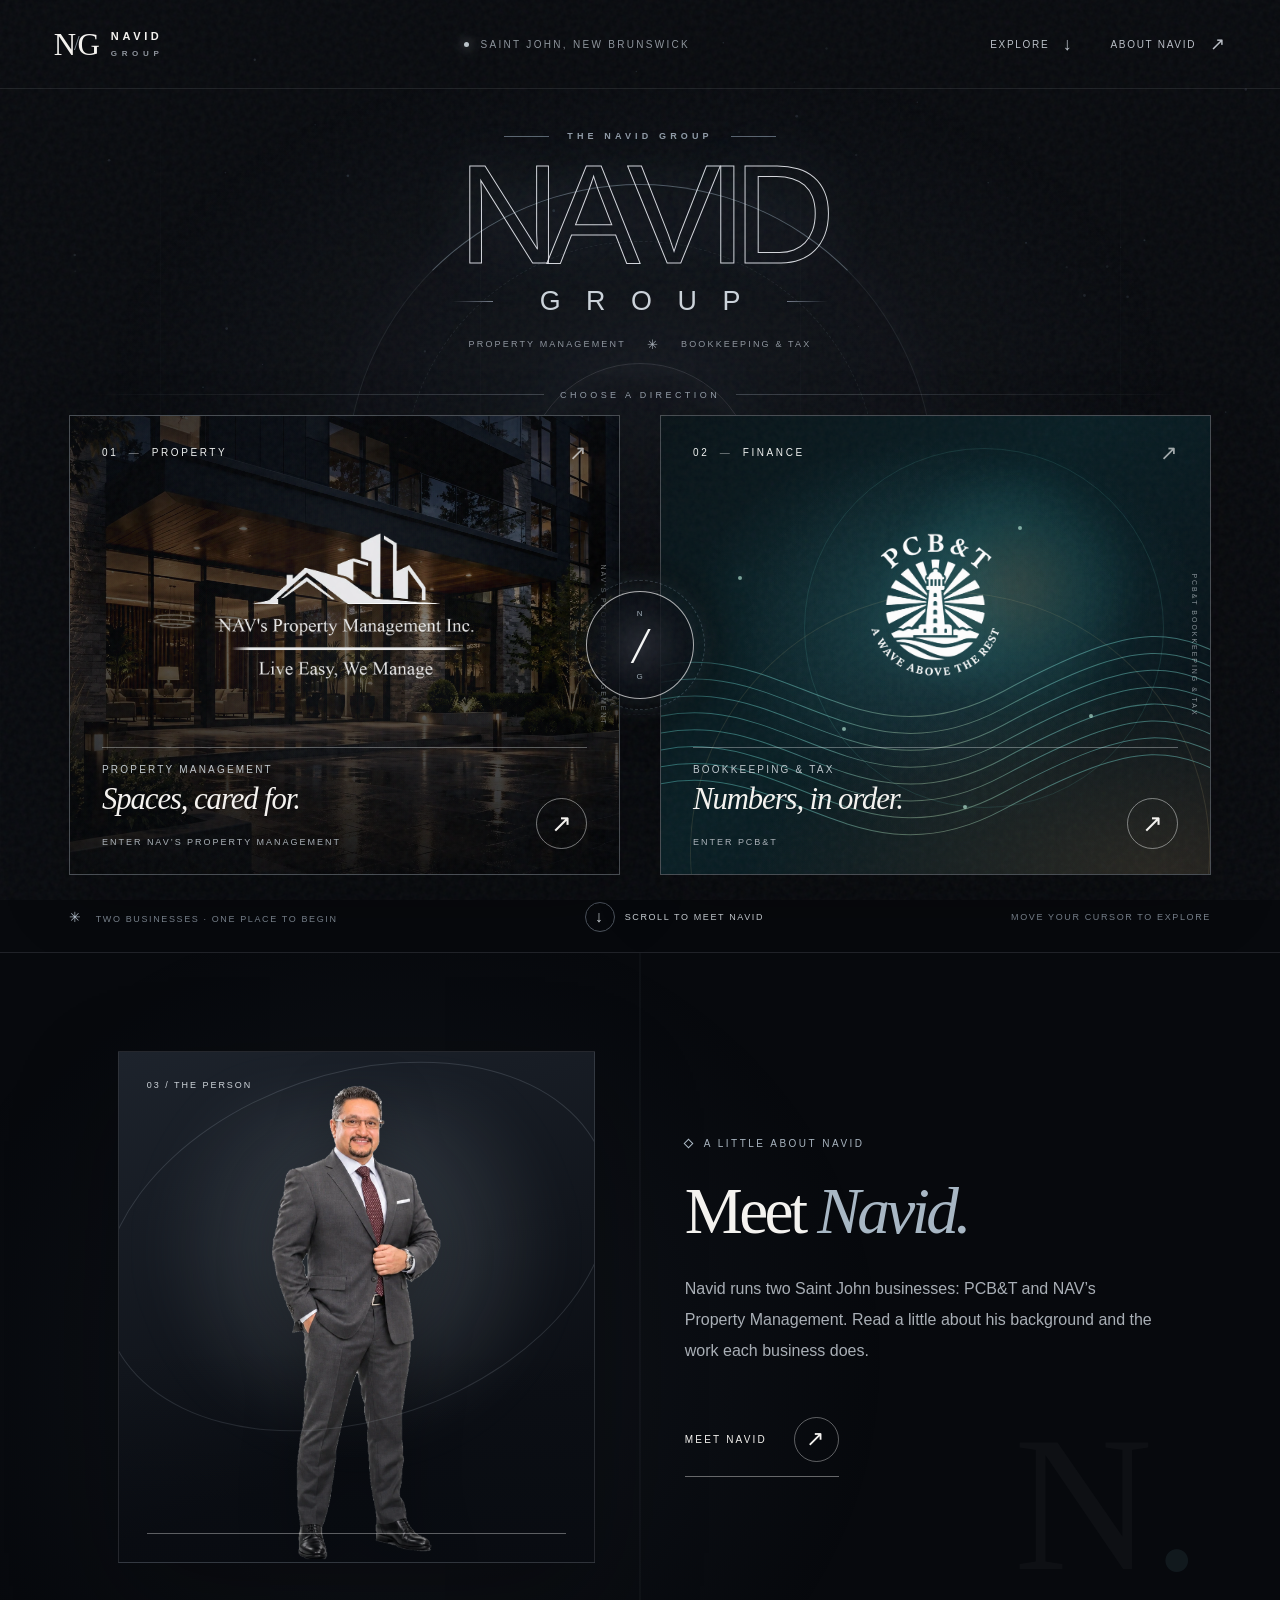
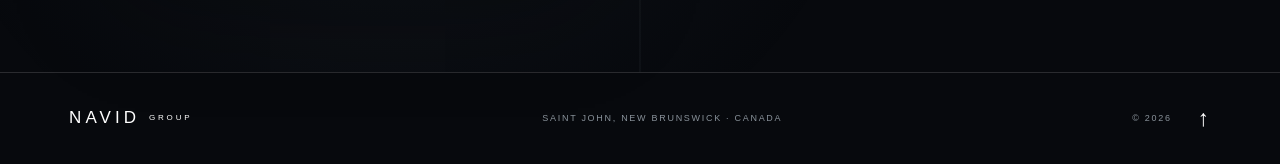
==== commit bf31e9a5: "Add files via upload" ====
--- a/index.html
+++ b/index.html
@@ -8,6 +8,9 @@
   <meta name="description" content="Navid Group — explore NAV’s Property Management and PCB&T Bookkeeping & Tax Services in Saint John, New Brunswick.">
   <title>Navid Group — An Interactive Art Experience</title>
   <link rel="preload" href="navid-art-property-building.webp" as="image">
+  <link rel="icon" type="image/png" href="favicon-ng.png?v=1">
+  <link rel="shortcut icon" href="favicon.ico?v=1">
+  <link rel="apple-touch-icon" href="apple-touch-icon.png">
   <link rel="stylesheet" href="site.css">
   <script defer src="site.js"></script>
 </head>
@@ -49,7 +52,7 @@
         <div class="worlds-intro reveal-on-load" style="--enter:.7s"><span class="intro-line"></span><span>CHOOSE A DIRECTION</span><span class="intro-line"></span></div>
 
         <div id="worlds" class="world-grid" aria-label="Choose a business">
-          <a href="https://alirezakhani91.github.io/navs-property/" class="world world-navs transition-link reveal-on-load" data-world="navs" aria-label="Visit NAV’s Property Management" style="--enter:.77s">
+          <a href="https://alirezakhani91.github.io/navs-property/" title="Visit NAV’s Property Management website" class="world world-navs transition-link reveal-on-load" data-world="navs" aria-label="Visit NAV’s Property Management" style="--enter:.77s">
             <div class="world-visual" aria-hidden="true"><img src="navid-art-property-building.webp" class="property-photo" alt=""><div class="architecture-lines"><i></i><i></i><i></i><i></i></div></div>
             <div class="world-flare" aria-hidden="true"></div>
             <div class="world-top"><span class="world-sequence">01 <em>—</em> PROPERTY</span><span class="world-corner">↗</span></div>
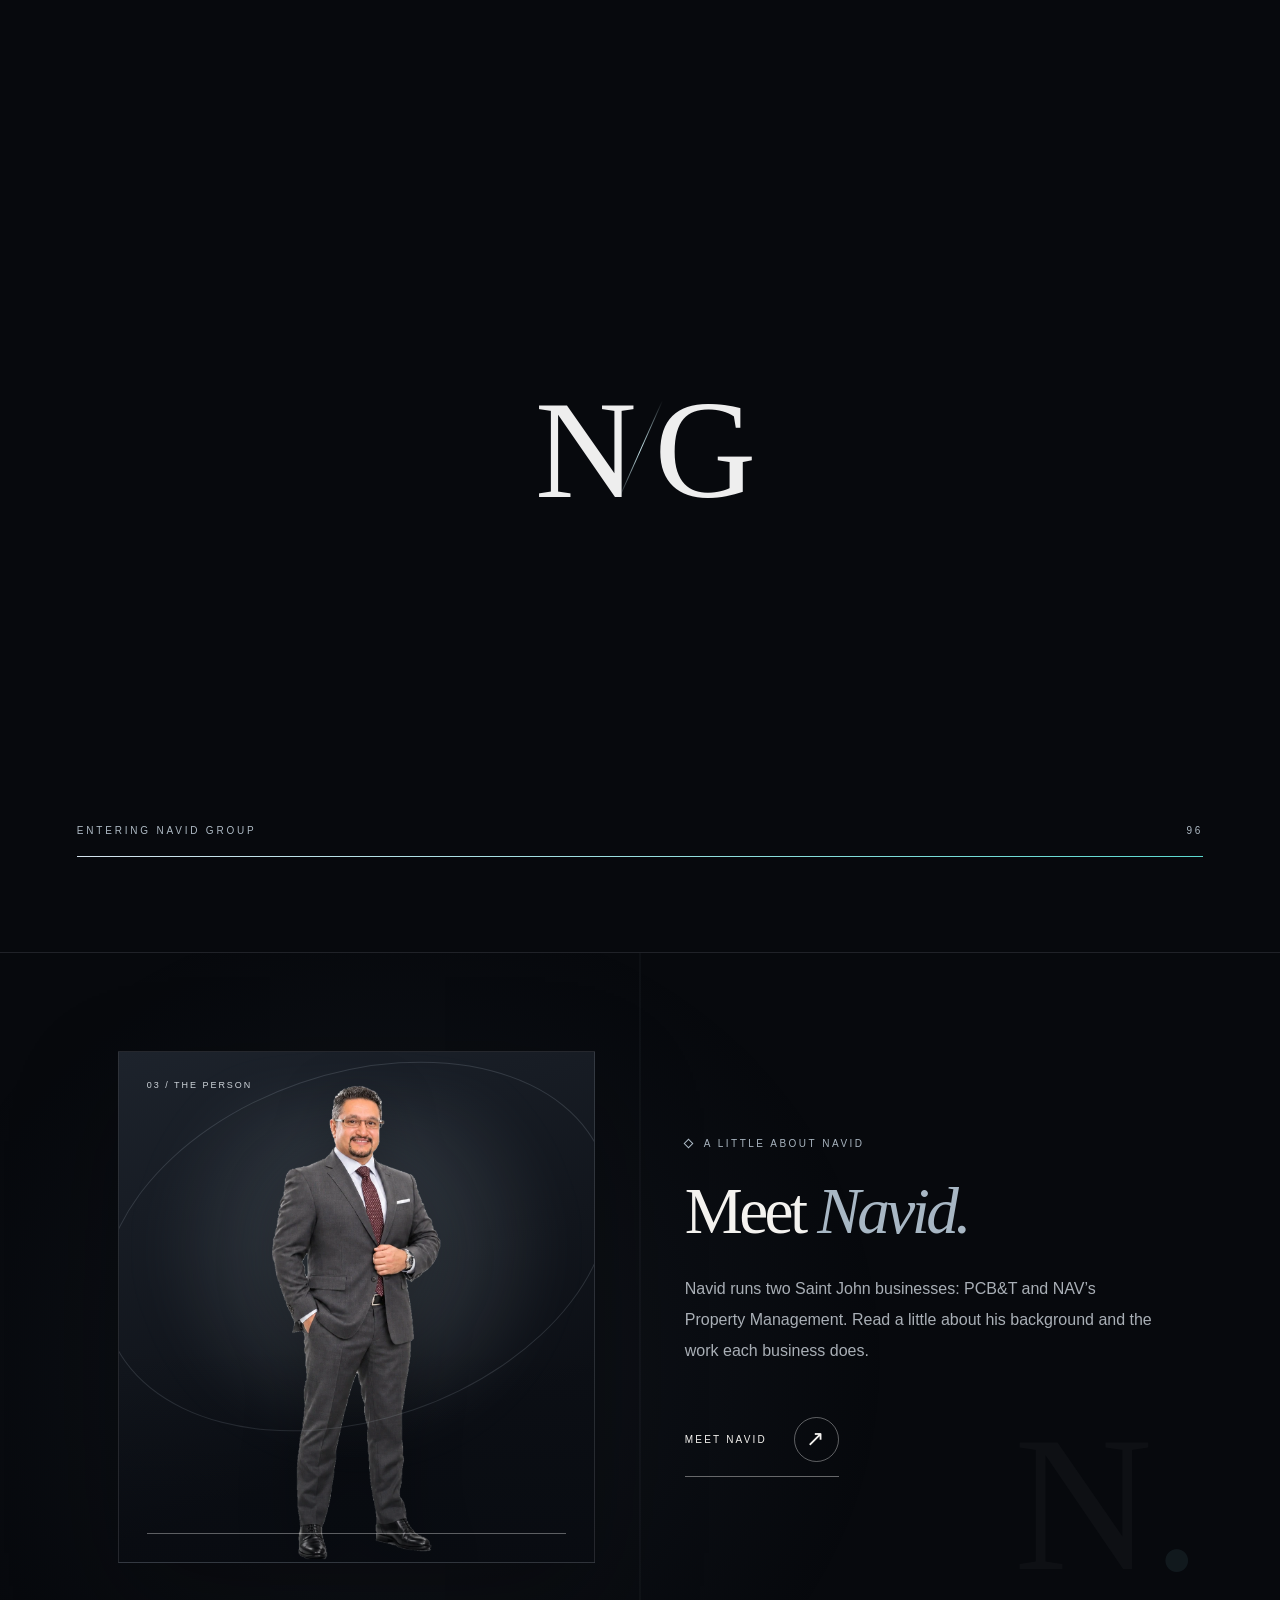
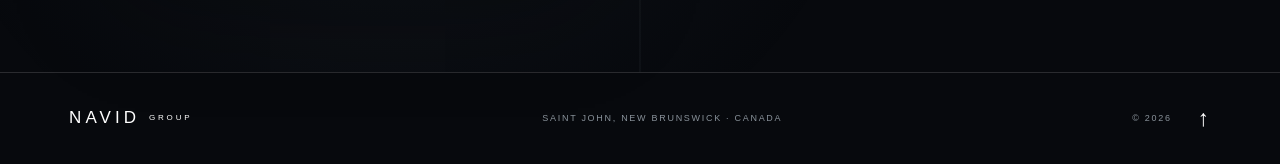
==== commit 4f68f660: "Add files via upload" ====
--- a/index.html
+++ b/index.html
@@ -69,6 +69,7 @@
 
           <a href="https://alirezakhani91.github.io/pcb-t/" class="world world-pcbt transition-link reveal-on-load" data-world="pcbt" aria-label="Visit PCB&T Bookkeeping and Tax Services" style="--enter:.89s">
             <div class="world-visual finance-visual" aria-hidden="true">
+              <img src="navid-art-finance-photo.webp" class="finance-photo" alt="" loading="eager" decoding="async">
               <div class="finance-sun"></div><div class="finance-orbit orbit-a"></div><div class="finance-orbit orbit-b"></div>
               <svg class="finance-waves" xmlns="http://www.w3.org/2000/svg" viewBox="0 0 650 550" preserveAspectRatio="xMidYMid slice"><defs><linearGradient id="wave-stroke" x1="0" x2="1" y1="0" y2="1"><stop stop-color="#4ac5c4"/><stop offset=".54" stop-color="#8ff4e7"/><stop offset="1" stop-color="#e7bb70"/></linearGradient></defs>
               <g fill="none" stroke="url(#wave-stroke)" stroke-width="1.2" opacity=".47">
--- a/site.css
+++ b/site.css
@@ -22,3 +22,31 @@
 @media(prefers-reduced-motion:reduce){*,*:before,*:after{animation-duration:.01ms!important;animation-iteration-count:1!important;scroll-behavior:auto!important;transition-duration:.01ms!important}.loading-screen{display:none}.name-row span,.reveal-on-load,.scroll-reveal{opacity:1!important;transform:none!important;filter:none!important}.cursor-ring{display:none}#ambient-canvas{opacity:.3}}
 /* Explicit placement: the central orb is an absolute overlay, not a grid track item. */
 @media(min-width:761px){.world-navs{grid-column:1}.world-pcbt{grid-column:3}}
+
+
+/* PCB&T editorial photo — from the FIRST approved visual direction. */
+.world-pcbt .finance-photo{
+  position:absolute; inset:0; width:100%; height:100%; display:block;
+  object-fit:cover; object-position:50% 56%;
+  filter:brightness(.74) saturate(.92) contrast(1.05);
+  transform:scale(1.06);
+  animation:ken-burns 24s ease-in-out infinite alternate;
+  transition:filter .85s ease;
+}
+.world-pcbt:hover .finance-photo{filter:brightness(.86) saturate(1.04) contrast(1.02)}
+.world-pcbt .finance-visual::after{
+  content:""; position:absolute; inset:0; pointer-events:none;
+  background:linear-gradient(180deg,rgba(4,10,14,.38) 0%,rgba(4,10,14,.21) 42%,rgba(2,7,12,.87) 100%),
+  linear-gradient(90deg,rgba(2,9,12,.12),transparent 70%);
+}
+/* Keep signature animated waves, now secondary to the photography. */
+.world-pcbt .finance-waves{opacity:.23}
+.world-pcbt:hover .finance-waves{opacity:.37}
+.world-pcbt .finance-orbit{opacity:.44}
+.world-pcbt .finance-sun{opacity:.52}
+@media(max-width:760px){
+  .world-pcbt .finance-photo{object-position:52% 58%;filter:brightness(.72) saturate(.92)}
+}
+@media(prefers-reduced-motion:reduce){
+  .world-pcbt .finance-photo{animation:none;transform:scale(1.015)}
+}
